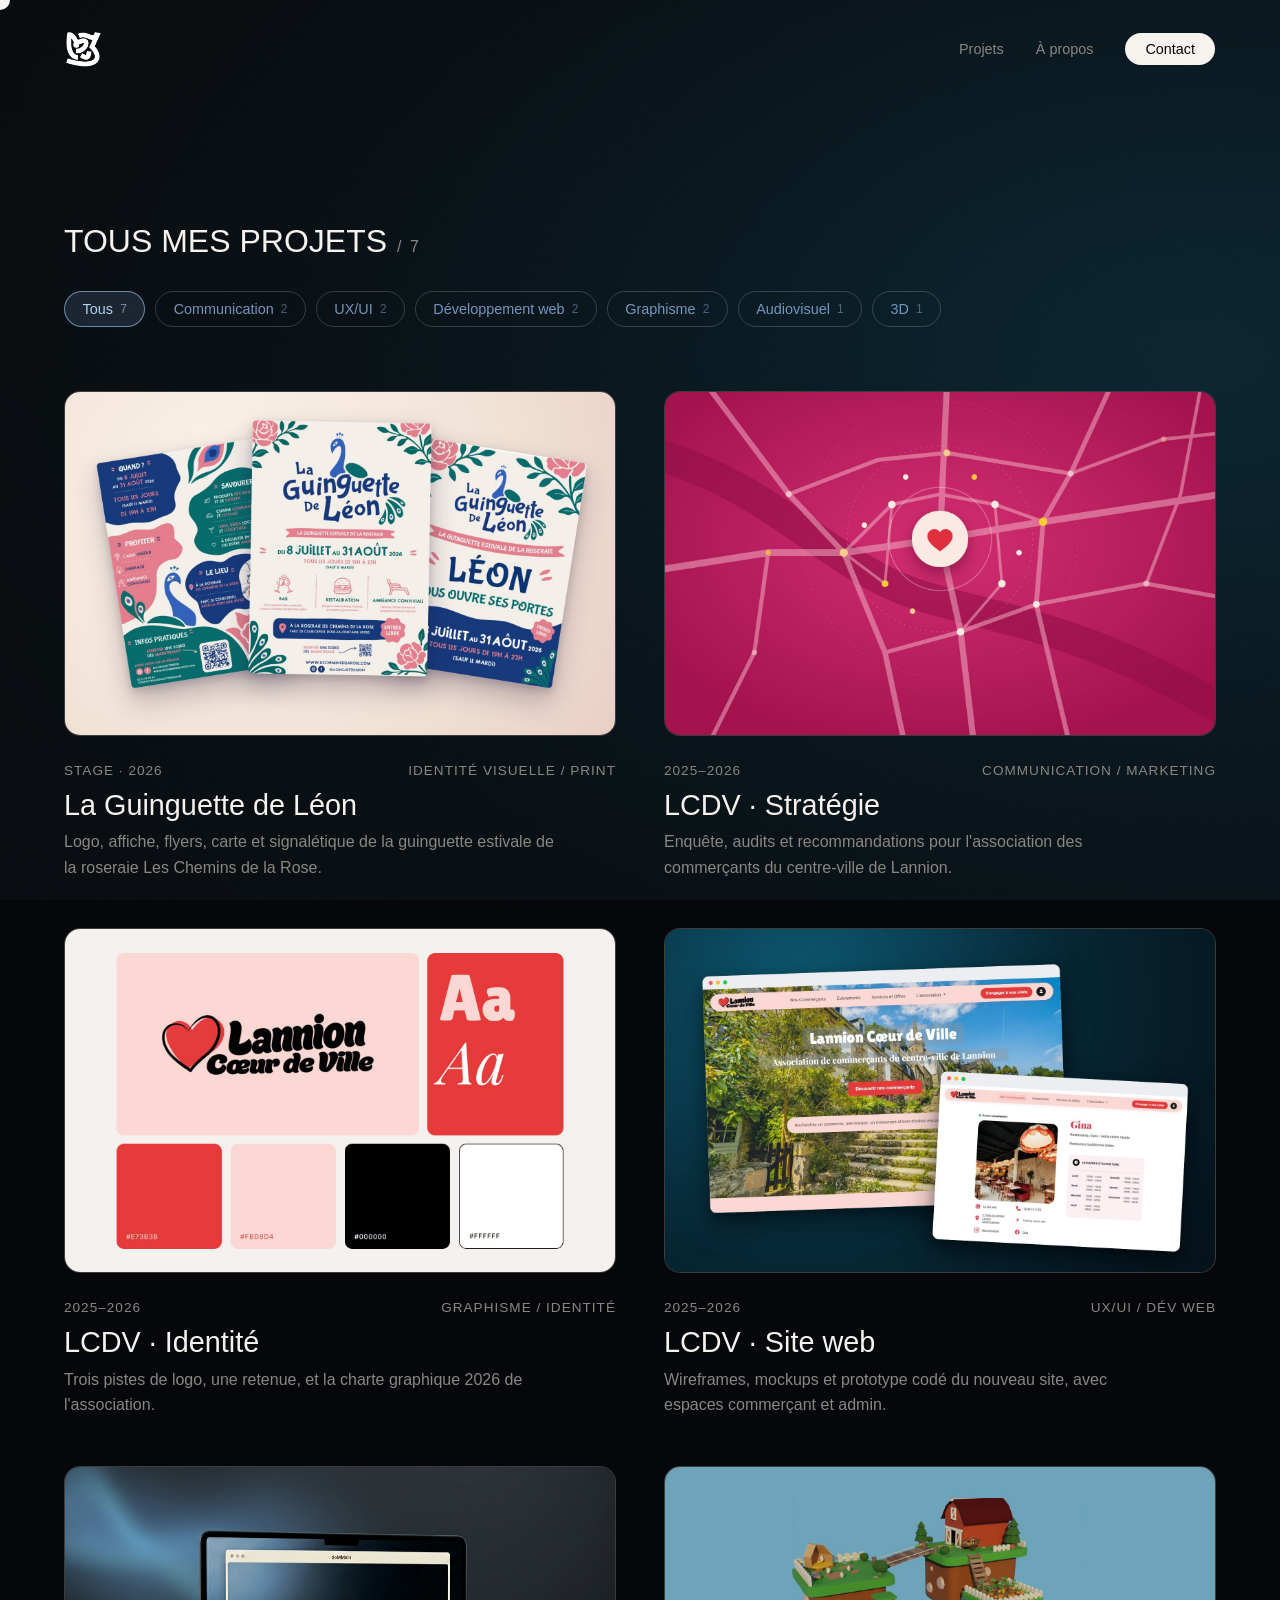
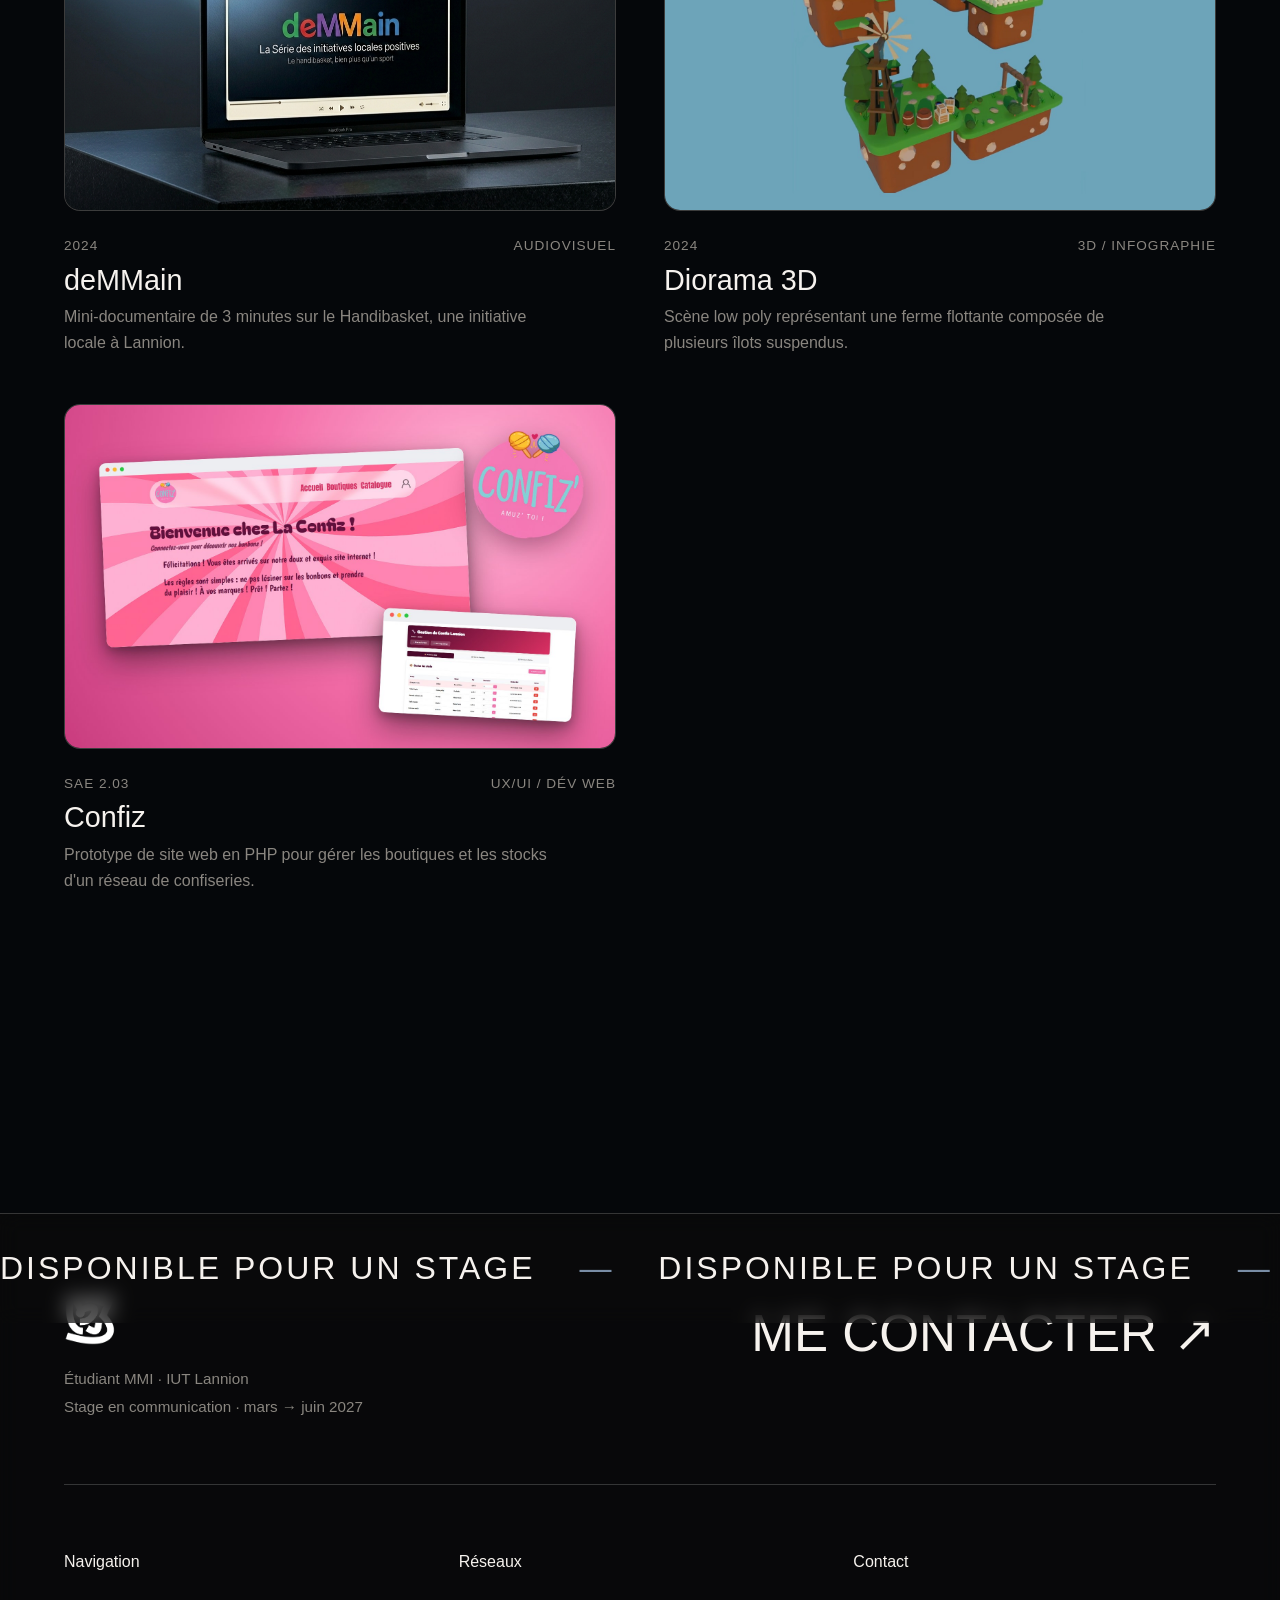
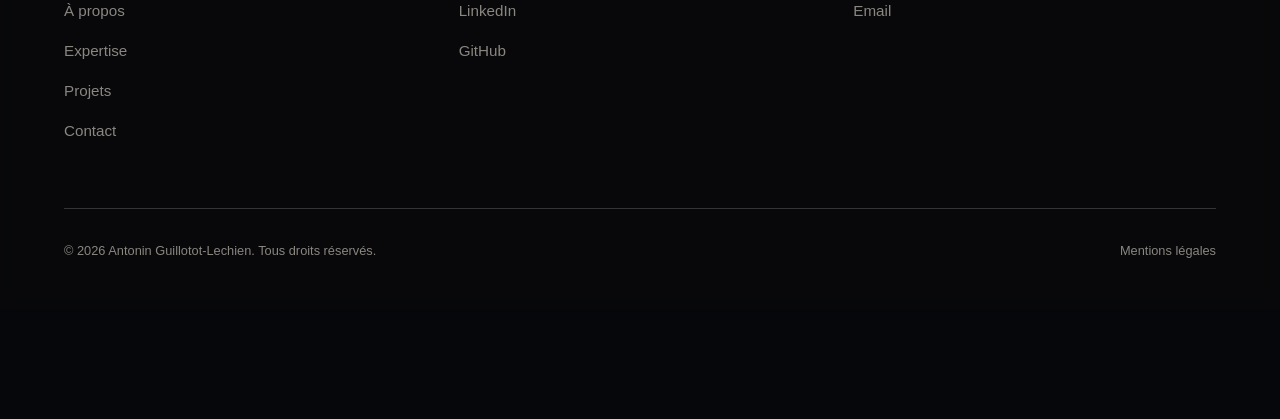
==== projets.html @ 5e549ef8 "Mise en ligne du portfolio" ====
<!DOCTYPE html>
<html lang="fr" class="dark">

<head>
    <meta charset="UTF-8">
    <meta name="viewport" content="width=device-width, initial-scale=1.0">

    <link rel="stylesheet" href="style.css">
    <link rel="stylesheet" href="projets.css">
    <link href="https://fonts.cdnfonts.com/css/satoshi" rel="stylesheet">
    <link href="https://fonts.cdnfonts.com/css/vtf-gulax" rel="stylesheet">

    <title>Projets | Antonin Guillotot-Lechien</title>
    <meta name="description" content="Tous les projets d'Antonin Guillotot-Lechien : communication, identité visuelle, UX/UI, web et audiovisuel.">
    <meta name="author" content="Antonin Guillotot-Lechien">
    <!-- Aperçu lors d'un partage (LinkedIn, Messenger, mail...) -->
    <meta property="og:type" content="website">
    <meta property="og:locale" content="fr_FR">
    <meta property="og:site_name" content="Antonin Guillotot-Lechien · Portfolio">
    <meta property="og:title" content="Projets | Antonin Guillotot-Lechien">
    <meta property="og:description" content="Tous les projets d'Antonin Guillotot-Lechien : communication, identité visuelle, UX/UI, web et audiovisuel.">
    <meta property="og:image" content="img/meta/og-image.jpg">
    <meta name="twitter:card" content="summary_large_image">
    <!-- Favicon -->
    <link rel="icon" type="image/png" sizes="32x32" href="img/meta/favicon-32.png">
    <link rel="icon" type="image/png" sizes="512x512" href="img/meta/favicon-512.png">
    <link rel="apple-touch-icon" href="img/meta/apple-touch-icon.png">
</head>

<body>
    <div class="bg-container">
        <div class="bg-aurora">
            <div class="aurora-1"></div>
            <div class="aurora-2"></div>
            <div class="aurora-3"></div>
        </div>
        <div class="bg-grid"></div>
    </div>

    <!-- Custom Cursor -->
    <div class="custom-cursor">
        <div class="cursor-tag">Voir</div>
    </div>

    <!-- Glow effect following mouse -->
    <div id="glow"></div>

    <!-- HEADER / NAVBAR -->
    <header class="header">
        <nav class="navbar" id="navbar">
            <div class="logo">
                <a href="index.html" class="logo-text">
                    <img src="img/letter_logo_blanc.png" alt="Logo Antonin Guillotot-Lechien">
                </a>
            </div>
            <ul class="nav-links">
                <li><a href="projets.html">Projets</a></li>
                <li><a href="index.html#expertise">À propos</a></li>
                <li><a href="index.html#contact" class="btn-primary">Contact</a></li>
            </ul>

            <!-- HAMBURGER BUTTON -->
            <button class="hamburger" id="hamburger">
                <span></span>
                <span></span>
            </button>
        </nav>

        <!-- MOBILE MENU OVERLAY -->
        <div class="mobile-menu" id="mobile-menu">
            <ul class="mobile-nav-links">
                <li><a href="index.html#propos">À propos</a></li>
                <li><a href="index.html#expertise">Expertise</a></li>
                <li><a href="projets.html">Projets</a></li>
                <li><a href="index.html#contact">Contact</a></li>
            </ul>
        </div>
    </header>

    <main class="projects-page-main section reveal">
        <div class="projects-hero">
            <h1 class="projects-page-title">Tous mes projets<span class="projects-count">/ 7</span></h1>
            <div class="projects-filters" role="group" aria-label="Filtrer les projets par domaine">
                <button type="button" class="filter-btn is-active" data-filter="all" aria-pressed="true">Tous <span class="filter-count"></span></button>
                <button type="button" class="filter-btn" data-filter="communication" aria-pressed="false">Communication <span class="filter-count"></span></button>
                <button type="button" class="filter-btn" data-filter="uxui" aria-pressed="false">UX/UI <span class="filter-count"></span></button>
                <button type="button" class="filter-btn" data-filter="web" aria-pressed="false">Développement web <span class="filter-count"></span></button>
                <button type="button" class="filter-btn" data-filter="graphisme" aria-pressed="false">Graphisme <span class="filter-count"></span></button>
                <button type="button" class="filter-btn" data-filter="audiovisuel" aria-pressed="false">Audiovisuel <span class="filter-count"></span></button>
                <button type="button" class="filter-btn" data-filter="3d" aria-pressed="false">3D <span class="filter-count"></span></button>
            </div>
        </div>

        <div class="projects-grid">
            <!-- La Guinguette de Léon (stage) -->
            <div onclick="window.location.href='projet-guinguette.html'" class="project-grid-card" data-domains="graphisme communication"
                style="cursor: pointer;">
                <div class="project-grid-visual">
                    <img src="img/projets/thumbs/guinguette.jpg" alt="La Guinguette de Léon — Identité visuelle"
                        style="width:100%; height:100%; object-fit:cover;">
                </div>
                <div class="project-grid-info">
                    <div class="project-grid-meta">
                        <span>Stage · 2026</span>
                        <span>Identité visuelle / Print</span>
                    </div>
                    <h3 class="project-grid-title">La Guinguette de Léon <span class="project-grid-arrow">↗</span></h3>
                    <p class="project-grid-desc">Logo, affiche, flyers, carte et signalétique de la guinguette estivale
                        de la roseraie Les Chemins de la Rose.</p>
                </div>
            </div>
            <!-- Lannion Cœur de Ville 1/3 : stratégie -->
            <div onclick="window.location.href='projet-lcdv-strategie.html'" class="project-grid-card" data-domains="communication"
                style="cursor: pointer;">
                <div class="project-grid-visual">
                    <img src="img/projets/thumbs/lcdv-strategie.jpg" alt="Lannion Cœur de Ville — Diagnostic & stratégie"
                        style="width:100%; height:100%; object-fit:cover;">
                </div>
                <div class="project-grid-info">
                    <div class="project-grid-meta">
                        <span>2025–2026</span>
                        <span>Communication / Marketing</span>
                    </div>
                    <h3 class="project-grid-title">LCDV · Stratégie <span class="project-grid-arrow">↗</span></h3>
                    <p class="project-grid-desc">Enquête, audits et recommandations pour l'association des
                        commerçants du centre-ville de Lannion.</p>
                </div>
            </div>

            <!-- Lannion Cœur de Ville 2/3 : identité -->
            <div onclick="window.location.href='projet-lcdv-identite.html'" class="project-grid-card" data-domains="graphisme"
                style="cursor: pointer;">
                <div class="project-grid-visual">
                    <img src="img/projets/thumbs/lcdv-identite.jpg" alt="Lannion Cœur de Ville — Identité visuelle"
                        style="width:100%; height:100%; object-fit:cover;">
                </div>
                <div class="project-grid-info">
                    <div class="project-grid-meta">
                        <span>2025–2026</span>
                        <span>Graphisme / Identité</span>
                    </div>
                    <h3 class="project-grid-title">LCDV · Identité <span class="project-grid-arrow">↗</span></h3>
                    <p class="project-grid-desc">Trois pistes de logo, une retenue, et la charte graphique 2026 de
                        l'association.</p>
                </div>
            </div>

            <!-- Lannion Cœur de Ville 3/3 : site web -->
            <div onclick="window.location.href='projet-lcdv-site.html'" class="project-grid-card" data-domains="uxui web"
                style="cursor: pointer;">
                <div class="project-grid-visual">
                    <img src="img/projets/thumbs/lcdv-site.jpg" alt="Lannion Cœur de Ville — Site web"
                        style="width:100%; height:100%; object-fit:cover;">
                </div>
                <div class="project-grid-info">
                    <div class="project-grid-meta">
                        <span>2025–2026</span>
                        <span>UX/UI / Dév Web</span>
                    </div>
                    <h3 class="project-grid-title">LCDV · Site web <span class="project-grid-arrow">↗</span></h3>
                    <p class="project-grid-desc">Wireframes, mockups et prototype codé du nouveau site, avec
                        espaces commerçant et admin.</p>
                </div>
            </div>

            <!-- Project 5: deMMain -->
            <div onclick="window.location.href='projet-demain.html'" class="project-grid-card" data-domains="audiovisuel" style="cursor: pointer;">
                <div class="project-grid-visual">
                    <img src="img/projets/banniere_handibasket.png" alt="deMMain">
                </div>
                <div class="project-grid-info">
                    <div class="project-grid-meta">
                        <span>2024</span>
                        <span>Audiovisuel</span>
                    </div>
                    <h3 class="project-grid-title">deMMain <span class="project-grid-arrow">↗</span></h3>
                    <p class="project-grid-desc">Mini-documentaire de 3 minutes sur le Handibasket, une initiative
                        locale à Lannion.</p>
                </div>
            </div>

            <!-- Project 6: Diorama 3D -->
            <div onclick="window.location.href='projet-3d-diorama.html'" class="project-grid-card" data-domains="3d"
                style="cursor: pointer;">
                <div class="project-grid-visual">
                    <img src="img/projets/thumbs/diorama.jpg" alt="Diorama 3D low poly : une ferme répartie sur plusieurs îlots flottants"
                        style="width:100%; height:100%; object-fit:cover;">
                </div>
                <div class="project-grid-info">
                    <div class="project-grid-meta">
                        <span>2024</span>
                        <span>3D / Infographie</span>
                    </div>
                    <h3 class="project-grid-title">Diorama 3D <span class="project-grid-arrow">↗</span></h3>
                    <p class="project-grid-desc">Scène low poly représentant une ferme flottante composée de plusieurs
                        îlots suspendus.</p>
                </div>
            </div>

            <!-- Project 7: Confiz -->
            <div onclick="window.location.href='projet-confiz.html'" class="project-grid-card" data-domains="uxui web"
                style="cursor: pointer;">
                <div class="project-grid-visual">
                    <img src="img/projets/thumbs/confiz.jpg" alt="Confiz"
                        style="width:100%; height:100%; object-fit:cover;">
                </div>
                <div class="project-grid-info">
                    <div class="project-grid-meta">
                        <span>SAE 2.03</span>
                        <span>UX/UI / Dév Web</span>
                    </div>
                    <h3 class="project-grid-title">Confiz <span class="project-grid-arrow">↗</span></h3>
                    <p class="project-grid-desc">Prototype de site web en PHP pour gérer les boutiques et les stocks
                        d'un réseau de confiseries.</p>
                </div>
            </div>

        </div>
    </main>

    <!-- FOOTER REVEAL WRAPPER -->
    <div class="footer-reveal-wrapper">
        <footer class="footer">
            <div class="footer-top">
                <div class="footer-top-left">
                    <a href="index.html" class="logo-text footer-logo"><img src="img/letter_logo_blanc.png" alt="Logo Antonin Guillotot-Lechien"></a>
                    <p>Étudiant MMI · IUT Lannion<br>Stage en communication · mars → juin 2027</p>
                </div>
                <a href="mailto:antonin.guillototlechien@gmail.com" class="footer-cta">
                    <span>Me contacter</span>
                    <span class="footer-cta-arrow">↗</span>
                </a>
            </div>

            <div class="footer-links-grid">
                <div class="footer-col">
                    <span class="eyebrow">Navigation</span>
                    <a href="index.html#propos">À propos</a>
                    <a href="index.html#expertise">Expertise</a>
                    <a href="projets.html">Projets</a>
                    <a href="index.html#contact">Contact</a>
                </div>
                <div class="footer-col">
                    <span class="eyebrow">Réseaux</span>
                    <a href="https://www.linkedin.com/in/antonin-guillotot-lechien-6b104733b/" target="_blank">LinkedIn</a>
                    <a href="https://github.com/antoninglc" target="_blank">GitHub</a>
                </div>
                <div class="footer-col">
                    <span class="eyebrow">Contact</span>
                    <a href="mailto:antonin.guillototlechien@gmail.com">Email</a>
                </div>
            </div>

            <div class="footer-bottom">
                <p>© 2026 Antonin Guillotot-Lechien. Tous droits réservés.</p>
                <p><a href="mentions-legales.html">Mentions légales</a></p>
            </div>
        </footer>

        <div class="footer-banner">
            <div class="footer-banner-track">
                <span>Disponible pour un stage <em>—</em> Disponible pour un stage <em>—</em> Disponible pour un stage <em>—</em> Disponible pour un stage <em>—</em> Disponible pour un stage <em>—</em></span>
                <span aria-hidden="true">Disponible pour un stage <em>—</em> Disponible pour un stage <em>—</em> Disponible pour un stage <em>—</em> Disponible pour un stage <em>—</em> Disponible pour un stage <em>—</em></span>
            </div>
        </div>
    </div>

    <script src="script.js"></script>
</body>

</html>
---- style.css ----
:root {
    --bg-color: #05070a;

    --text-primary: #F6F2EE;
    --text-secondary: #8a8680;

    --accent-blue: #798da5;
    --accent-blue-light: #a8bfd4;
    --accent-blue-glow: rgba(100, 130, 175, 0.15);
    --accent-brown: #ba9281;

    --glass-bg: rgba(142, 180, 230, 0.08);
    --glass-border: rgba(255, 255, 255, 0.18);
    --glass-hover: rgba(142, 180, 230, 0.15);

    --font-body: 'Satoshi', sans-serif;
    --font-display: 'VTF Gulax', sans-serif;

    --spacing-sm: 1rem;
    --spacing-md: 2rem;
    --spacing-lg: 4rem;
    --spacing-xl: 10rem;

    --radius-sm: 8px;
    --radius-md: 16px;
    --radius-full: 9999px;

    --transition-slow: all 1.2s cubic-bezier(0.16, 1, 0.3, 1);
    --transition-fast: all 0.3s ease;
}

/* =========================================
   RESET & BASE
========================================= */
* {
    margin: 0;
    padding: 0;
    box-sizing: border-box;
}

html {
    scroll-behavior: smooth;
    background: transparent;
    color: var(--text-primary);
    font-family: var(--font-body);
    font-size: 16px;
    overflow-x: clip;
    cursor: none;
}

body {
    position: relative;
    overflow-x: clip;
    line-height: 1.6;
    -webkit-font-smoothing: antialiased;
    cursor: none;
    background: #05070a;
}

a,
button,
input,
textarea {
    text-decoration: none;
    color: inherit;
    transition: var(--transition-fast);
    cursor: none;
}

ul {
    list-style: none;
}

h1,
h2,
h3,
h4 {
    line-height: 1.1;
    font-weight: normal;
}

/* =========================================
   BACKGROUND SYSTEM
========================================= */
.bg-container {
    position: fixed;
    inset: 0;
    z-index: -1;
    pointer-events: none;
    overflow: hidden;
    background: transparent;
}

/* Anciens effets (encore présents dans le HTML des autres pages) : désactivés */
.bg-aurora,
.bg-grid {
    display: none;
}

/* Ambiance : la teinte de .bg-container change selon la section
   (couleur posée en JS, voir script.js). */

/* Grain argentique : bruit SVG, animé par à-coups comme une pellicule */
.bg-container::after {
    content: '';
    position: absolute;
    inset: -50%;
    background-image: url("data:image/svg+xml,%3Csvg xmlns='http://www.w3.org/2000/svg' width='220' height='220'%3E%3Cfilter id='n'%3E%3CfeTurbulence type='fractalNoise' baseFrequency='0.85' numOctaves='3' stitchTiles='stitch'/%3E%3CfeColorMatrix values='0 0 0 0 1  0 0 0 0 1  0 0 0 0 1  0 0 0 0.55 0'/%3E%3C/filter%3E%3Crect width='100%25' height='100%25' filter='url(%23n)'/%3E%3C/svg%3E");
    opacity: 0.06;
    animation: grain 0.9s steps(1) infinite;
}

@keyframes grain {
    0%   { transform: translate(0, 0); }
    20%  { transform: translate(-3%, 2%); }
    40%  { transform: translate(2%, -4%); }
    60%  { transform: translate(-4%, -1%); }
    80%  { transform: translate(3%, 3%); }
}

@media (prefers-reduced-motion: reduce) {
    .bg-container::after {
        animation: none;
    }
}

.font-gulax {
    font-family: var(--font-display);
    letter-spacing: 1px;
}

.outline-text {
    color: transparent;
    -webkit-text-stroke: 1px var(--text-primary);
    opacity: 0.8;
}

/* =========================================
   GLOW EFFECT
========================================= */
#glow {
    display: none;
    position: fixed;
    top: 50%;
    left: 50%;
    width: 500px;
    height: 500px;
    background: radial-gradient(circle, rgba(120, 145, 180, 0.07) 0%, transparent 60%);
    border-radius: 50%;
    transform: translate(-50%, -50%);
    pointer-events: none;
    z-index: -1;
    transition: transform 0.1s linear;
}

/* =========================================
   ENTRANCE LOADER
========================================= */
#loader {
    position: fixed;
    inset: 0;
    width: 100%;
    height: 100%;
    background: #000000;
    display: flex;
    align-items: center;
    justify-content: center;
    z-index: 10000;
    transition: opacity 0.6s cubic-bezier(0.16, 1, 0.3, 1),
        transform 0.6s cubic-bezier(0.16, 1, 0.3, 1),
        visibility 0.6s;
}

#loader.fade-out {
    opacity: 0;
    transform: scale(1.05);
    visibility: hidden;
}

.loader-logo-container {
    position: relative;
    display: flex;
    align-items: center;
    justify-content: center;
}

.loader-logo {
    width: clamp(80px, 15vw, 140px);
    height: auto;
    display: block;
    opacity: 0;
    filter: blur(16px) brightness(0.4);
    transform: scale(0.5);
    animation: logo-reveal 1.6s cubic-bezier(0.22, 1, 0.36, 1) 0.1s forwards;
}

@keyframes logo-reveal {
    0% {
        opacity: 0;
        filter: blur(16px) brightness(0.4);
        transform: scale(0.5);
    }

    100% {
        opacity: 1;
        filter: blur(0px) brightness(1);
        transform: scale(1);
    }
}

.loader-glow {
    position: absolute;
    width: 200%;
    height: 200%;
    top: 50%;
    left: 50%;
    transform: translate(-50%, -50%);
    background: radial-gradient(circle, rgba(120, 145, 180, 0.15) 0%, transparent 60%);
    border-radius: 50%;
    opacity: 0;
    animation: glow-pulse 1.6s cubic-bezier(0.22, 1, 0.36, 1) 0.15s forwards;
    pointer-events: none;
}

@keyframes glow-pulse {
    0% {
        opacity: 0;
        transform: translate(-50%, -50%) scale(0.5);
    }

    45% {
        opacity: 1;
        transform: translate(-50%, -50%) scale(1);
    }

    100% {
        opacity: 0;
        transform: translate(-50%, -50%) scale(1.3);
    }
}

.no-scroll {
    overflow: hidden !important;
}

/* =========================================
   ANIMATIONS
========================================= */
.reveal {
    opacity: 0;
    transform: translateY(40px);
    filter: blur(10px);
    transition: opacity 1s cubic-bezier(0.16, 1, 0.3, 1),
        transform 1s cubic-bezier(0.16, 1, 0.3, 1),
        filter 1s cubic-bezier(0.16, 1, 0.3, 1);
}

.reveal.active {
    opacity: 1;
    transform: translateY(0);
    filter: blur(0);
}

.section {
    padding: var(--spacing-xl) 5%;
    max-width: 1300px;
    margin: 0 auto;
    background: transparent;
}

.section-title {
    font-size: clamp(2.5rem, 5vw, 4rem);
    margin-bottom: var(--spacing-lg);
    font-family: var(--font-display);
    text-transform: uppercase;
}

.section2-title {
    font-size: clamp(2.5rem, 5vw, 4rem);
    margin-bottom: 8rem;
    font-family: var(--font-display);
    text-transform: uppercase;
}

.section-divider {
    height: 1px;
    width: 90%;
    max-width: 1300px;
    margin: 0 auto;
    background: linear-gradient(90deg, transparent, rgba(255, 255, 255, 0.35), transparent);
    transform: scaleX(0);
    transform-origin: left;
    transition: transform 1.5s cubic-bezier(0.16, 1, 0.3, 1);
}

.section-divider.active {
    transform: scaleX(1);
}

/* =========================================
   NAVBAR
========================================= */
.header {
    position: fixed;
    top: 0;
    left: 0;
    width: 100%;
    z-index: 1000;
    pointer-events: none;
    /* Let clicks pass through empty areas */
    display: flex;
    justify-content: center;
    /* Center the navbar pill */
}

.navbar {
    pointer-events: auto;
    display: flex;
    justify-content: space-between;
    align-items: center;
    width: 100%;
    max-width: 100%;
    /* Full width at the top */
    margin-top: 0;
    padding: 30px 5vw;
    /* Pushed to edges at top */
    background: transparent;
    backdrop-filter: blur(0px);
    -webkit-backdrop-filter: blur(0px);
    border: 1px solid transparent;
    border-radius: 0px;
    transition: all 0.7s cubic-bezier(0.16, 1, 0.3, 1);
}

.navbar.scrolled {
    max-width: 400px;
    /* Compress into pill shape */
    margin-top: 20px;
    padding: 12px 24px;
    background: rgba(10, 10, 10, 0.5);
    backdrop-filter: blur(20px);
    -webkit-backdrop-filter: blur(20px);
    border: 1px solid rgba(255, 255, 255, 0.08);
    /* Sublime glass effect */
    border-radius: var(--radius-full);
}

.navbar.scrolled .logo {
    display: flex;
    align-items: center;
}

.navbar.scrolled .logo::after {
    content: '';
    display: block;
    width: 1px;
    height: 28px;
    background: rgba(255, 255, 255, 0.2);
    margin-left: 20px;
}

.logo-text {
    display: flex;
    align-items: center;
}

.logo-text img {
    height: 36px;
    width: auto;
    display: block;
}

.nav-links {
    display: flex;
    gap: 2rem;
    align-items: center;
}

.nav-links li a {
    font-size: 0.9rem;
    font-weight: 500;
    color: var(--text-secondary);
}

.nav-links li a:hover {
    color: var(--text-primary);
}

.btn-primary {
    background: var(--text-primary);
    color: var(--bg-color) !important;
    padding: 8px 20px;
    border-radius: var(--radius-full);
    font-weight: 600;
}

.btn-primary:hover {
    background: #d4d4d4;
    transform: scale(1.05);
}

.btn-outline {
    background: transparent;
    border: 1px solid var(--glass-border);
    color: var(--text-primary);
    padding: 14px 28px;
    border-radius: var(--radius-full);
    font-weight: 500;
}

.btn-outline:hover {
    background: var(--glass-border);
}

/* =========================================
   HAMBURGER & MOBILE MENU
========================================= */
.hamburger {
    display: none;
    flex-direction: column;
    justify-content: center;
    gap: 6px;
    width: 30px;
    height: 30px;
    background: transparent;
    border: none;
    z-index: 2000;
}

.hamburger span {
    display: block;
    width: 100%;
    height: 2px;
    background: var(--text-primary);
    transition: all 0.3s ease;
}

.hamburger.active span:nth-child(1) {
    transform: translateY(4px) rotate(45deg);
}

.hamburger.active span:nth-child(2) {
    transform: translateY(-4px) rotate(-45deg);
}

.mobile-menu {
    position: fixed;
    inset: 0;
    width: 100%;
    height: 100vh;
    background: #000000;
    z-index: 1500;
    display: flex;
    flex-direction: column;
    justify-content: center;
    padding: 0 10%;
    transform: translateY(-100%);
    /* visibility attend la fin de la remontée pour masquer le menu */
    transition: transform 0.6s cubic-bezier(0.16, 1, 0.3, 1), visibility 0s linear 0.6s;
    /* L'en-tête laisse passer les clics (pointer-events: none) :
       le menu doit les réactiver, sinon ses liens ne réagissent pas */
    pointer-events: auto;
    visibility: hidden;
}

.mobile-menu.active {
    transform: translateY(0);
    visibility: visible;
    transition: transform 0.6s cubic-bezier(0.16, 1, 0.3, 1), visibility 0s;
}

/* La barre (logo + croix) reste au-dessus du menu ouvert pour pouvoir le fermer */
.navbar {
    position: relative;
    z-index: 1600;
}

.mobile-nav-links {
    display: flex;
    flex-direction: column;
    gap: 2rem;
}

.mobile-nav-links li {
    opacity: 0;
    transform: translateY(20px);
    transition: all 0.6s cubic-bezier(0.16, 1, 0.3, 1);
}

.mobile-menu.active .mobile-nav-links li {
    opacity: 1;
    transform: translateY(0);
}

.mobile-menu.active .mobile-nav-links li:nth-child(1) {
    transition-delay: 0.2s;
}

.mobile-menu.active .mobile-nav-links li:nth-child(2) {
    transition-delay: 0.3s;
}

.mobile-menu.active .mobile-nav-links li:nth-child(3) {
    transition-delay: 0.4s;
}

.mobile-menu.active .mobile-nav-links li:nth-child(4) {
    transition-delay: 0.5s;
}

.mobile-nav-links li a {
    font-size: 3rem;
    font-family: var(--font-display);
    text-transform: uppercase;
}

.mobile-menu-footer {
    position: absolute;
    bottom: 3rem;
    left: 10%;
    right: 10%;
    display: flex;
    justify-content: space-between;
    align-items: center;
    color: var(--text-secondary);
    font-size: 0.9rem;
    opacity: 0;
    transition: opacity 0.6s ease;
    transition-delay: 0.6s;
}

.mobile-menu.active .mobile-menu-footer {
    opacity: 1;
}

.social-mini {
    display: flex;
    gap: 1.5rem;
}

@media (max-width: 900px) {
    .nav-links {
        display: none;
    }

    .hamburger {
        display: flex;
    }
}

/* =========================================
   HERO
========================================= */
.hero {
    position: relative;
    height: 100vh;
    display: flex;
    align-items: center;
    justify-content: center;
    overflow: hidden;
}

.hero-video {
    position: absolute;
    top: 0;
    left: 0;
    width: 100%;
    height: 100%;
    object-fit: cover;
    z-index: 1;
    opacity: 1;
}

.hero-overlay {
    position: absolute;
    bottom: 0;
    left: 0;
    width: 100%;
    height: 50vh;
    background: linear-gradient(to bottom,
            transparent 0%,
            rgba(5, 7, 10, 0.4) 50%,
            var(--bg-color) 100%);
    z-index: 2;
    pointer-events: none;
}

.hero::after {
    content: '';
    position: absolute;
    bottom: -80px;
    left: 0;
    width: 100%;
    height: 80px;
    background: var(--bg-color);
    z-index: 4;
    pointer-events: none;
}

.hero-content {
    position: relative;
    z-index: 3;
    text-align: center;
    padding: 0 5%;
}

.hero-tag {
    display: inline-block;
    padding: 6px 14px;
    border-radius: var(--radius-full);
    border: 1px solid var(--glass-border);
    backdrop-filter: blur(10px);
    font-size: 0.85rem;
    color: var(--text-secondary);
    margin-bottom: 2rem;
    text-transform: uppercase;
    letter-spacing: 1px;
}

.hero-title {
    font-size: clamp(3.5rem, 10vw, 8rem);
    text-transform: uppercase;
    line-height: 0.9;
    margin-bottom: 2rem;
}

.hero-subtitle {
    font-size: 1.1rem;
    color: var(--text-secondary);
    max-width: 500px;
    margin: 0 auto;
}

/* =========================================
   HERO META BAR (horloge — signature DA)
========================================= */
.hero-meta {
    position: absolute;
    bottom: 2.5rem;
    left: 5%;
    z-index: 3;
    pointer-events: none;
    opacity: 0;
    animation: hero-meta-reveal 0.8s cubic-bezier(0.16, 1, 0.3, 1) 2.2s forwards;
}

@keyframes hero-meta-reveal {
    from {
        opacity: 0;
        transform: translateY(6px);
    }

    to {
        opacity: 1;
        transform: translateY(0);
    }
}

.hero-clock {
    display: flex;
    align-items: baseline;
    gap: 0.6rem;
    font-family: var(--font-body);
    font-size: 0.78rem;
    font-weight: 500;
    letter-spacing: 0.1em;
    text-transform: uppercase;
}

.hero-clock-time {
    font-variant-numeric: tabular-nums;
    color: rgba(246, 242, 238, 0.6);
}

.hero-clock-location {
    color: rgba(246, 242, 238, 0.25);
}

.scroll-indicator {
    position: absolute;
    bottom: 2rem;
    left: 50%;
    transform: translateX(-50%);
    z-index: 3;
    font-size: 0.8rem;
    color: var(--accent-blue);
    letter-spacing: 2px;
    display: flex;
    flex-direction: column;
    align-items: center;
    gap: 1rem;
}

.scroll-indicator::after {
    content: '';
    width: 1px;
    height: 40px;
    background: linear-gradient(to bottom, var(--text-secondary), transparent);
    animation: pulse 2s infinite;
}

@keyframes pulse {
    0% {
        transform: scaleY(0);
        transform-origin: top;
    }

    50% {
        transform: scaleY(1);
        transform-origin: top;
    }

    50.1% {
        transform: scaleY(1);
        transform-origin: bottom;
    }

    100% {
        transform: scaleY(0);
        transform-origin: bottom;
    }
}

/* =========================================
   A PROPOS
========================================= */
.propos-grid {
    display: grid;
    grid-template-columns: 1fr 1fr;
    gap: 4rem;
    align-items: start;
    padding-top: 2rem;
}

#propos {
    padding-top: 4rem;
    position: relative;
}

#propos::before {
    content: '';
    position: absolute;
    top: 0;
    left: 50%;
    transform: translateX(-50%);
    width: 100vw;
    height: 80px;
    background: linear-gradient(to bottom, var(--bg-color) 0%, transparent 100%);
    z-index: 1;
    pointer-events: none;
}

.propos-left .section-title {
    margin-bottom: 2rem;
}

.propos-photo-container {
    margin-top: 3rem;
    position: relative;
    width: fit-content;
}

/* Photo : simple, ronde, sans effet ni contour */
.propos-photo {
    width: 150px;
    height: 150px;
    border-radius: 50%;
    overflow: hidden;
}

.propos-photo img {
    display: block;
    width: 100%;
    height: 100%;
    object-fit: cover;
}

.propos-left span {
    color: var(--text-secondary);
    font-style: italic;
    font-family: var(--font-body);
    font-size: clamp(1.5rem, 3vw, 2.5rem);
    text-transform: none;
    letter-spacing: 0;
}

.propos-right .text-lead {
    font-size: 1.5rem;
    color: var(--text-primary);
    margin-bottom: 1.5rem;
}

.propos-right p {
    font-size: 1.1rem;
    color: var(--text-secondary);
    margin-bottom: 1.5rem;
}

/* --- Mention de stage (section À propos) : pastille discrète --- */
.stage-pill {
    display: inline-flex;
    flex-wrap: wrap;
    align-items: center;
    gap: 0.35rem 0.75rem;
    margin-bottom: 1.75rem;
    padding: 0.5rem 1rem;
    border: 1px solid rgba(95, 180, 217, 0.3);
    border-radius: 999px;
    background: rgba(14, 42, 56, 0.35);
    font-size: 0.85rem;
    line-height: 1.3;
}

.stage-pill-label {
    color: var(--text-primary);
    font-weight: 500;
}

.stage-pill-dates {
    font-family: var(--font-body);
    font-weight: 500;
    color: #8fc9e3;
}

.stage-pill-meta {
    font-family: var(--font-body);
    color: var(--text-secondary);
}

.stage-dot {
    position: relative;
    flex-shrink: 0;
    width: 8px;
    height: 8px;
    border-radius: 50%;
    background: #5fd99a;
}

.stage-dot::after {
    content: '';
    position: absolute;
    inset: 0;
    border-radius: 50%;
    background: #5fd99a;
    animation: stage-pulse 2s ease-out infinite;
}

@keyframes stage-pulse {
    0% { transform: scale(1); opacity: 0.7; }
    100% { transform: scale(3); opacity: 0; }
}

@media (prefers-reduced-motion: reduce) {
    .stage-dot::after {
        animation: none;
    }
}

.propos-socials {
    margin-top: 3rem;
    display: flex;
    gap: 2rem;
}

/* Lien CV : même rangée que les réseaux, mais en bleu pour ressortir */
/* Lien CV : souligné en permanence (pas d'animation), comme avant */
.propos-socials a.propos-cv {
    color: rgb(178, 208, 245);
    font-weight: 600;
    background: none;
    padding-bottom: 0;
    border-bottom: 1px solid rgba(142, 180, 230, 0.5);
}

.propos-socials a.propos-cv:hover {
    color: #fff;
    border-color: rgb(178, 208, 245);
}

/* Liens À propos : s'éclaircissent et se soulignent de gauche à droite au survol */
.propos-socials a {
    font-size: 0.9rem;
    text-transform: uppercase;
    letter-spacing: 1px;
    color: var(--text-secondary);
    background-image: linear-gradient(currentColor, currentColor);
    background-size: 0% 1px;
    background-position: 0 100%;
    background-repeat: no-repeat;
    padding-bottom: 2px;
    transition: color 0.3s ease, background-size 0.4s cubic-bezier(0.16, 1, 0.3, 1);
}

.propos-socials a:hover {
    color: var(--accent-blue-light);
    background-size: 100% 1px;
}

/* =========================================
   EXPERTISE — LISTE INTERACTIVE
========================================= */
.expertise-layout {
    display: grid;
    grid-template-columns: 1fr 1fr;
    gap: var(--spacing-lg);
    align-items: start;
}

/* ── LISTE DROITE ── */
.expertise-list {
    border-top: 1px solid var(--glass-border);
}

.expertise-item {
    display: grid;
    grid-template-columns: 44px 1fr auto;
    align-items: center;
    gap: var(--spacing-sm);
    padding: var(--spacing-md) 0;
    border-bottom: 1px solid var(--glass-border);
    cursor: none;
    position: relative;
    overflow: hidden;
}

.expertise-item::before {
    content: '';
    position: absolute;
    inset: 0;
    background: rgba(120, 145, 180, 0.04);
    transform: scaleX(0);
    transform-origin: left;
    transition: transform 1.2s cubic-bezier(0.16, 1, 0.3, 1);
}

.expertise-item.active::before,
.expertise-item:hover::before {
    transform: scaleX(1);
}

.expertise-num {
    font-size: 14px;
    color: rgba(142, 180, 230, 0.4);
    letter-spacing: 1px;
    position: relative;
    transition: color 0.3s ease;
    left: 15px;
}

.expertise-item.active .expertise-num,
.expertise-item:hover .expertise-num {
    color: rgba(142, 180, 230, 0.8);
}

.expertise-title {
    font-size: clamp(1rem, 1.6vw, 1.3rem);
    font-family: var(--font-display);
    text-transform: uppercase;
    letter-spacing: 2px;
    color: rgba(200, 196, 190, 0.55);
    -webkit-text-stroke: 0px transparent;
    transition: all 0.4s cubic-bezier(0.16, 1, 0.3, 1);
    position: relative;
}

.expertise-item.active .expertise-title,
.expertise-item:hover .expertise-title {
    color: var(--text-primary);
    -webkit-text-stroke: 0px transparent;
}

.expertise-arrow {
    font-size: 14px;
    color: rgba(120, 145, 180, 0.2);
    position: relative;
    transition: all 0.8s ease;
    transform: translate(-4px, 4px);
    opacity: 0;
    right: 15px;
}

.expertise-item.active .expertise-arrow,
.expertise-item:hover .expertise-arrow {
    opacity: 1;
    color: var(--accent-blue);
    transform: translate(0, 0);
}

/* ── PANNEAU GAUCHE ── */
.expertise-panel {
    position: relative;
    min-height: 220px;
}

.panel-content {
    display: none;
}

.panel-content.active {
    display: flex;
    flex-direction: column;
    gap: 20px;
    animation: panelFadeUp 0.45s cubic-bezier(0.16, 1, 0.3, 1);
}

@keyframes panelFadeUp {
    from {
        opacity: 0;
        transform: translateY(14px);
    }

    to {
        opacity: 1;
        transform: translateY(0);
    }
}

.panel-num {
    font-size: 88px;
    font-weight: 800;
    color: rgba(142, 180, 230, 0.8);
    line-height: 1;
    margin-bottom: -16px;
}

.panel-title {
    font-size: clamp(1.4rem, 2.5vw, 2rem);
    font-family: var(--font-display);
    text-transform: uppercase;
    letter-spacing: 2px;
    color: var(--text-primary);
    line-height: 1.1;
}

.panel-desc {
    font-size: 1.1rem;
    color: var(--text-secondary);
    line-height: 1.8;
    border-left: 1px solid var(--glass-border);
    padding-left: 16px;
    max-width: 450px;
}

.panel-tools {
    display: flex;
    flex-wrap: wrap;
    gap: 6px;
}

.panel-tool {
    font-size: 0.75rem;
    padding: 6px 14px;
    border: 1px solid var(--glass-border);
    border-radius: var(--radius-full);
    color: rgba(142, 180, 230, 0.8);
    letter-spacing: 1px;
    text-transform: uppercase;
}

@media (max-width: 900px) {
    .expertise-layout {
        grid-template-columns: 1fr;
        gap: 40px;
    }

    .expertise-list {
        order: -1;
    }
}

/* =========================================
   PROJETS (PINNED SWAP FRAMER MATCH)
========================================= */
.projets-header {
    padding-bottom: 0;
}

.projets-footer {
    padding-top: var(--spacing-lg);
    padding-bottom: var(--spacing-lg);
    display: flex;
    justify-content: center;
}

.btn-all-projects {
    display: inline-flex;
    align-items: center;
    gap: 12px;
    padding: 16px 40px;
    border: 1px solid var(--glass-border);
    border-radius: var(--radius-full);
    font-size: 1rem;
    font-family: var(--font-body);
    font-weight: 500;
    color: var(--text-primary);
    letter-spacing: 0.5px;
    transition: var(--transition-fast);
    background: var(--glass-bg);
}

/* Même effet de survol que le bouton « Me contacter » :
   léger agrandissement + fond plus clair, transition 0,3 s */
.btn-all-projects:hover {
    background: var(--glass-hover);
    transform: scale(1.05);
}

/* Flèche : même glissement que les flèches des cartes projets */
.btn-arrow {
    position: relative;
    display: inline-flex;
    width: 1.2em;
    height: 1.2em;
    overflow: hidden;
    font-size: 1.1rem;
}

.btn-all-projects:hover .arrow-wrapper {
    transform: translate(100%, -100%);
}

#projets {
    padding: 0;
    max-width: 100%;
}

.projects-container {
    height: 400vh;
    /* 4 cards */
    position: relative;
    background: transparent;
}

.projects-sticky {
    position: sticky;
    top: 0;
    width: 100vw;
    height: 100vh;
    overflow: hidden;
    display: flex;
    align-items: center;
    justify-content: center;
}

.marquees-wrapper {
    position: absolute;
    inset: 0;
    z-index: 1;
    display: flex;
    align-items: center;
    justify-content: center;
    perspective: 2500px;
    pointer-events: none;
}

.marquee-rotator {
    position: relative;
    width: 100vw;
    height: 100vh;
    transform-style: preserve-3d;
    will-change: transform;
}

.marquee-bg {
    position: absolute;
    top: 50%;
    left: 0;
    width: 100vw;
    transform: translateY(-50%) scale(0.95);
    opacity: 0;
    pointer-events: none;
    backface-visibility: hidden;
    -webkit-backface-visibility: hidden;
}

.marquee-bg.active {
    opacity: 1;
    transform: translateY(-50%) scale(1);
}

.marquee-content {
    display: flex;
    /* Use flex to put two identicial spans side by side */
    width: max-content;
    font-size: 6.5vw;
    /* Considerably smaller text */
    font-family: var(--font-body);
    font-weight: 800;
    /* Bolder text */
    color: var(--text-primary);
    animation: marquee-scroll 90s linear infinite;
    /* Much Slower animation */
}

@keyframes marquee-scroll {
    0% {
        transform: translateX(0);
    }

    100% {
        transform: translateX(-50%);
    }

    /* Scrolls exactly halfway (one span length) */
}

/* =========================================
   TITLES 3D LAYER (Centré, synchronisé avec les cartes)
========================================= */
.titles-wrapper {
    position: absolute;
    inset: 0;
    z-index: 5;
    /* Entre les marquees et les cartes */
    display: flex;
    align-items: center;
    justify-content: center;
    perspective: 2500px;
    pointer-events: none;
}

.titles-rotator {
    position: relative;
    width: 100vw;
    height: 50vh;
    max-height: 350px;
    transform-style: preserve-3d;
    will-change: transform;
    transform-origin: center center;
}

.project-title-face {
    position: absolute;
    top: 50%;
    /* Centrage vertical relatif à la zone de la carte */
    left: 0;
    right: 0;
    transform: translateY(-50%);
    text-align: center;
    font-size: clamp(3rem, 8vw, 8rem);
    /* Plus grand pour un effet premium */
    text-transform: uppercase;
    font-family: 'gulax', sans-serif;
    /* Utilise la police Gulax si dispo */
    letter-spacing: 4px;
    color: transparent;
    -webkit-text-stroke: 1.5px rgba(255, 255, 255, 0.4);
    /* Plus subtil en fond */
    white-space: nowrap;
    backface-visibility: hidden;
    -webkit-backface-visibility: hidden;
    opacity: 0;
    will-change: transform, opacity, filter;
}

.cards-wrapper {
    position: absolute;
    inset: 0;
    z-index: 10;
    display: flex;
    align-items: center;
    justify-content: center;
    perspective: 2500px;
    /* High perspective for subtle 3D */
    pointer-events: none;
}

.card-rotator {
    width: 35vw;
    max-width: 500px;
    height: 52.5vh;
    max-height: 375px;
    position: relative;
    transform-style: preserve-3d;
    will-change: transform;
    transform-origin: center center;
    pointer-events: none;
}

.project-card {
    position: absolute;
    inset: 0;
    width: 100%;
    height: 100%;
    border-radius: 16px;
    overflow: hidden;
    box-shadow: 0 40px 80px rgba(0, 0, 0, 0.8);
    cursor: none;
    background: #111;

    backface-visibility: hidden;
    -webkit-backface-visibility: hidden;
    opacity: 0;
    pointer-events: none;
    will-change: transform, opacity, filter;
}

.project-card * {
    pointer-events: none;
}

.project-card-bg {
    width: 100%;
    height: 100%;
    object-fit: cover;
    transition: transform 1s cubic-bezier(0.16, 1, 0.3, 1);
}

.project-card:hover .project-card-bg {
    transform: scale(1.05);
    /* Slight zoom on hover */
}

.project-card-bottom {
    position: absolute;
    bottom: 0;
    left: 0;
    width: 100%;
    padding: 24px;
    display: flex;
    justify-content: space-between;
    align-items: flex-end;
    background: linear-gradient(to top, rgba(0, 0, 0, 0.9) 0%, transparent 100%);
    pointer-events: none;
}

.project-card-title {
    font-size: 1.5rem;
    font-family: var(--font-body);
    font-weight: 700;
    color: white;
}

.project-card-tags {
    display: flex;
    gap: 8px;
}

.project-card-tags .tag {
    background: rgba(120, 145, 180, 0.15);
    color: #c8d8ea;
    border: 1px solid rgba(120, 145, 180, 0.3);
    padding: 6px 12px;
    border-radius: 20px;
    font-size: 0.75rem;
    font-weight: 700;
}

/* Container modeling the invisible box */
.project-card-arrow {
    position: absolute;
    top: 24px;
    right: 24px;
    width: 32px;
    height: 32px;
    overflow: hidden;
    pointer-events: none;
    display: flex;
    align-items: center;
    justify-content: center;
    color: white;
    font-size: 1.5rem;
    font-weight: bold;
}

/* Inner wrapper that actually moves */
.arrow-wrapper {
    position: relative;
    display: flex;
    width: 100%;
    height: 100%;
    align-items: center;
    justify-content: center;
    /* Longer duration & strong easing: slow start, fast slide, silky smooth slow stop */
    transition: transform 0.72s cubic-bezier(0.76, 0, 0.24, 1);
}

/* The first arrow inside the wrapper */
.arrow-main,
.arrow-clone {
    position: absolute;
    width: 100%;
    height: 100%;
    display: flex;
    align-items: center;
    justify-content: center;
    line-height: 1;
}

/* The clone starts offset to the bottom-left */
.arrow-clone {
    transform: translate(-100%, 100%);
}

/* When the card is hovered, both arrows slide up and right */
.project-card:hover .arrow-wrapper {
    transform: translate(100%, -100%);
}

/* =========================================
   CONTACT
========================================= */
.contact-cta {
    text-align: center;
    padding: 6rem 0;
    border-top: 1px solid var(--glass-border);
    border-bottom: 1px solid var(--glass-border);
}

.contact-cta h2 {
    font-size: clamp(3rem, 6vw, 5rem);
    font-family: var(--font-display);
    margin-bottom: 1rem;
}

.contact-cta p {
    font-size: 1.25rem;
    color: var(--text-secondary);
    margin-bottom: 3rem;
}

.contact-links {
    display: flex;
    justify-content: center;
    align-items: center;
    flex-wrap: wrap;
    gap: 1rem 1.5rem;
}

/* Les deux boutons du bloc contact : même taille, texte centré
   (le .btn-primary de base est dimensionné pour la barre de navigation) */
.contact-links .btn-primary,
.contact-links .btn-outline {
    display: inline-flex;
    align-items: center;
    justify-content: center;
    gap: 0.5rem;
    min-height: 52px;
    padding: 0 28px;
    border: 1px solid transparent;
    border-radius: var(--radius-full);
    font-size: 1rem;
    line-height: 1;
}

.contact-links .btn-outline {
    border-color: var(--glass-border);
}

/* Le contenu principal passe au dessus du background lueur */
main {
    position: relative;
    z-index: 1;
    /* Content above blobs */
    background: transparent;
}

/* =========================================
   FOOTER REVEAL WRAPPER
========================================= */
.footer-reveal-wrapper {
    position: relative;
    background: transparent;
}

/* =========================================
   FOOTER (derrière la bannière)
========================================= */
.footer {
    position: sticky;
    bottom: 0;
    padding: 5rem 5% 3rem;
    background: rgba(10, 10, 10, 0.6);
    backdrop-filter: blur(10px);
    -webkit-backdrop-filter: blur(10px);
    z-index: 1;
}

.footer-top {
    display: flex;
    justify-content: space-between;
    align-items: flex-start;
    padding-bottom: 4rem;
    border-bottom: 1px solid var(--glass-border);
    margin-bottom: 4rem;
}

.footer-top-left .logo-text {
    font-size: 2rem;
    margin-bottom: 1rem;
}

/* Logo du footer : un peu plus grand que celui de la barre de navigation */
.footer-top-left .footer-logo {
    display: inline-flex;
    margin-bottom: 1.25rem;
}

.footer-top-left .footer-logo img {
    height: 52px;
}

.footer-top-left p {
    color: var(--text-secondary);
    font-size: 0.95rem;
    line-height: 1.8;
}

.footer-cta {
    display: flex;
    align-items: center;
    gap: 1rem;
    font-family: var(--font-display);
    font-size: clamp(2rem, 4vw, 3.5rem);
    text-transform: uppercase;
    color: var(--text-primary);
    transition: var(--transition-fast);
    border-bottom: 1px solid transparent;
}

.footer-cta:hover {
    color: var(--accent-blue);
    border-color: var(--accent-blue);
}

.footer-cta-arrow {
    transition: transform 0.3s ease;
}

.footer-cta:hover .footer-cta-arrow {
    transform: translate(4px, -4px);
}

.footer-links-grid {
    display: grid;
    grid-template-columns: repeat(3, 1fr);
    gap: 2rem;
    padding-bottom: 4rem;
    border-bottom: 1px solid var(--glass-border);
    margin-bottom: 2rem;
}

.footer-col {
    display: flex;
    flex-direction: column;
    gap: 1rem;
}

.footer-col .eyebrow {
    margin-bottom: 0.5rem;
}

.footer-col a {
    align-self: flex-start; /* zone de survol limitée au texte, pas à toute la colonne */
    font-size: 0.95rem;
    color: var(--text-secondary);
}

.footer-col a:hover {
    color: var(--text-primary);
}

.footer-bottom {
    display: flex;
    justify-content: space-between;
    color: var(--text-secondary);
    font-size: 0.8rem;
}

/* Mentions légales : s'éclaircit et se souligne au survol */
.footer-bottom a {
    color: var(--text-secondary);
    background-image: linear-gradient(currentColor, currentColor);
    background-size: 0% 1px;
    background-position: 0 100%;
    background-repeat: no-repeat;
    padding-bottom: 2px;
    transition: color 0.3s ease, background-size 0.4s cubic-bezier(0.16, 1, 0.3, 1);
}

.footer-bottom a:hover {
    color: var(--text-primary);
    background-size: 100% 1px;
}

/* =========================================
   BANNIÈRE STICKY (passe devant le footer)
========================================= */
.footer-banner {
    position: sticky;
    bottom: 0;
    width: 100%;
    overflow: hidden;
    border-top: 1px solid var(--glass-border);
    padding: 1.8rem 0;
    background: rgba(10, 10, 10, 0.6);
    backdrop-filter: blur(10px);
    -webkit-backdrop-filter: blur(10px);
    z-index: 10;
    cursor: default;
}

.footer-banner-track {
    display: flex;
    width: max-content;
    animation: banner-scroll 25s linear infinite;
    font-family: var(--font-display);
    font-size: clamp(1.4rem, 2.5vw, 2.2rem);
    text-transform: uppercase;
    letter-spacing: 3px;
    color: var(--text-primary);
    white-space: nowrap;
}

.footer-banner-track em {
    font-style: normal;
    color: var(--accent-blue);
    margin: 0 2rem;
}

@keyframes banner-scroll {
    0% {
        transform: translateX(0);
    }

    100% {
        transform: translateX(-50%);
    }
}

.footer-banner:hover .footer-banner-track {
    animation-play-state: paused;
}

/* =========================================
   RESPONSIVE
========================================= */
@media (max-width: 900px) {
    .footer-top {
        flex-direction: column;
        gap: 2rem;
    }

    .footer-links-grid {
        grid-template-columns: 1fr 1fr;
    }

    .footer-bottom {
        flex-direction: column;
        gap: 0.5rem;
        text-align: center;
    }
}



/* =========================================
   Q&A ACCORDION
========================================= */
.qna-list {
    display: flex;
    flex-direction: column;
    border-top: 1px solid var(--glass-border);
}

.qna-item {
    border-bottom: 1px solid var(--glass-border);
    overflow: hidden;
}

.qna-question {
    width: 100%;
    display: flex;
    justify-content: space-between;
    align-items: center;
    padding: 2rem 0;
    background: transparent;
    border: none;
    color: var(--text-primary);
    font-size: 1.1rem;
    font-family: var(--font-body);
    font-weight: 500;
    text-align: left;
    cursor: none;
    transition: var(--transition-fast);
}

.qna-question:hover {
    color: var(--text-secondary);
}

.qna-icon {
    font-size: 1.2rem;
    transition: transform 0.5s cubic-bezier(0.16, 1, 0.3, 1);
    flex-shrink: 0;
}

/* ↗ au repos, ↘ une fois la réponse ouverte */
.qna-item.open .qna-icon {
    transform: rotate(90deg);
}

.qna-answer {
    max-height: 0;
    overflow: hidden;
    transition: max-height 0.6s cubic-bezier(0.16, 1, 0.3, 1),
        padding 0.4s ease;
}

.qna-item.open .qna-answer {
    /* assez haut pour les réponses en plusieurs paragraphes, y compris sur mobile */
    max-height: 700px;
    padding-bottom: 2rem;
}

.qna-answer p {
    color: var(--text-secondary);
    font-size: 1rem;
    line-height: 1.8;
    max-width: 800px;
}

.qna-answer p + p {
    margin-top: 0.9rem;
}

.modal-container {
    position: fixed;
    inset: 0;
    z-index: 9999;
    display: flex;
    align-items: center;
    justify-content: center;
    pointer-events: none;
    opacity: 0;
    transition: opacity 0.5s ease;
}

.modal-container.active {
    pointer-events: auto;
    opacity: 1;
}

.modal-backdrop {
    position: absolute;
    inset: 0;
    background: rgba(0, 0, 0, 0.9);
    backdrop-filter: blur(10px);
}

.modal-content {
    position: relative;
    width: 95%;
    max-width: 1100px;
    max-height: 90vh;
    overflow-y: auto;
    background: #0a0a0a;
    border: 1px solid var(--glass-border);
    border-radius: var(--radius-md);
    padding: 0;
    display: none;
    transform: translateY(30px) scale(0.98);
    transition: opacity 0.6s cubic-bezier(0.16, 1, 0.3, 1), transform 0.6s cubic-bezier(0.16, 1, 0.3, 1);
    opacity: 0;
}

.modal-content.active {
    display: block;
    transform: translateY(0) scale(1);
    opacity: 1;
}

.modal-close {
    position: absolute;
    top: 24px;
    right: 24px;
    background: transparent;
    border: 1px solid var(--glass-border);
    color: var(--text-primary);
    width: 44px;
    height: 44px;
    border-radius: 50%;
    font-size: 1.5rem;
    cursor: none;
    z-index: 10;
    transition: var(--transition-fast);
}

.modal-close:hover {
    background: var(--text-primary);
    color: var(--bg-color);
}

.modal-grid {
    display: grid;
    grid-template-columns: 1fr;
}

.modal-visuals {
    background: #111;
    min-height: 400px;
    display: flex;
    align-items: center;
    justify-content: center;
    position: relative;
    overflow: hidden;
}

.modal-slider {
    width: 100%;
    height: 100%;
    position: relative;
}

.slider-track {
    display: flex;
    width: 100%;
    height: 100%;
    transition: transform 0.6s cubic-bezier(0.16, 1, 0.3, 1);
}

.slider-track img {
    flex: 0 0 100%;
    width: 100%;
    height: 100%;
    object-fit: cover;
}

.slider-btn {
    position: absolute;
    top: 50%;
    transform: translateY(-50%);
    background: rgba(0, 0, 0, 0.5);
    color: white;
    border: none;
    width: 40px;
    height: 40px;
    border-radius: 50%;
    cursor: none;
    z-index: 10;
    display: flex;
    align-items: center;
    justify-content: center;
    font-size: 1.2rem;
    backdrop-filter: blur(5px);
    transition: all 0.3s ease;
}

.slider-btn:hover {
    background: rgba(255, 255, 255, 0.2);
    transform: translateY(-50%) scale(1.1);
}

.slider-btn.prev {
    left: 20px;
}

.slider-btn.next {
    right: 20px;
}

.modal-details {
    padding: 4rem;
}

.modal-details h3 {
    font-size: 3rem;
    font-family: var(--font-display);
    margin-bottom: 1rem;
}

.modal-date {
    color: var(--text-secondary);
    font-family: var(--font-body);
    margin-bottom: 2rem;
    letter-spacing: 1px;
}

.modal-details p {
    color: #cccccc;
    margin-bottom: 2rem;
    font-size: 1.1rem;
    max-width: 800px;
    line-height: 1.8;
}

.modal-tags {
    display: flex;
    flex-wrap: wrap;
    gap: 0.8rem;
    margin-bottom: 3rem;
}

.modal-tags .tag {
    background: var(--glass-bg);
    border: 1px solid var(--glass-border);
    padding: 6px 16px;
    border-radius: var(--radius-full);
    font-size: 0.85rem;
}

/* =========================================
   RESPONSIVE DESIGN
========================================= */
@media (max-width: 900px) {
    .propos-grid {
        grid-template-columns: 1fr;
        gap: 2rem;
    }

    .bento-grid {
        grid-template-columns: 1fr;
        grid-auto-rows: auto;
    }

    .bento-large {
        grid-column: span 1;
    }

    .project-content {
        grid-template-columns: 1fr;
    }

    .footer-content {
        flex-direction: column;
        gap: 1.5rem;
        text-align: center;
    }

    .nav-links {
        display: none;
    }

    .hero-title {
        font-size: 4rem;
    }
}

/* =========================================
   CUSTOM CURSOR
========================================= */
.custom-cursor {
    position: fixed;
    top: 0;
    left: 0;
    width: 20px;
    height: 20px;
    border-radius: 50%;
    background-color: white;
    pointer-events: none;
    z-index: 99999;
    transform: translate(-50%, -50%);
    mix-blend-mode: difference;
    transition: width 0.3s cubic-bezier(0.16, 1, 0.3, 1),
        height 0.3s cubic-bezier(0.16, 1, 0.3, 1),
        background-color 0.3s ease;
    will-change: transform;
}

/* Optional hover state to make it grow subtly */
.custom-cursor.hover {
    width: 28px;
    height: 28px;
    background-color: rgba(255, 255, 255, 0.85);
    /* Slightly more opaque when small */
}

.cursor-tag {
    position: absolute;
    left: 40px;
    top: 50%;
    transform: translateY(-50%) translateX(-10px) scale(0.8);
    background: var(--accent-blue-light);
    color: var(--bg-color);
    padding: 6px 16px;
    border-radius: var(--radius-full);
    font-size: 0.75rem;
    font-weight: 700;
    text-transform: uppercase;
    letter-spacing: 1px;
    opacity: 0;
    transition: all 0.6s cubic-bezier(0.16, 1, 0.3, 1);
    mix-blend-mode: normal;
    white-space: nowrap;
}

.custom-cursor.viewing {
    width: 28px;
    height: 28px;
}

.custom-cursor.viewing .cursor-tag {
    opacity: 1;
    transform: translateY(-50%) translateX(0) scale(1);
}

/* =========================================
   LIGHTBOX (images agrandies des pages projet)
========================================= */
.is-zoomable {
    transition: transform 0.6s cubic-bezier(0.16, 1, 0.3, 1);
}

.is-zoomable:hover {
    transform: scale(1.015);
}

.is-zoomable:focus-visible {
    outline: 2px solid var(--accent-blue-light);
    outline-offset: 4px;
}

.lightbox {
    position: fixed;
    inset: 0;
    z-index: 9000;
    display: flex;
    align-items: center;
    justify-content: center;
    gap: 1.5rem;
    padding: 2rem;
    background: rgba(5, 7, 10, 0.94);
    opacity: 0;
    visibility: hidden;
    transition: opacity 0.35s ease, visibility 0.35s ease;
}

.lightbox.open {
    opacity: 1;
    visibility: visible;
}

.lightbox-figure {
    margin: 0;
    display: flex;
    flex-direction: column;
    align-items: center;
    justify-content: center;
    gap: 1rem;
    max-width: 100%;
    max-height: 100%;
    flex: 1;
    min-width: 0;
}

.lightbox-img {
    display: block;
    max-width: 100%;
    max-height: calc(100vh - 8rem);
    width: auto;
    height: auto;
    border-radius: 10px;
    box-shadow: 0 30px 80px rgba(0, 0, 0, 0.6);
    transform: scale(0.97);
    transition: transform 0.45s cubic-bezier(0.16, 1, 0.3, 1);
}

.lightbox.open .lightbox-img {
    transform: scale(1);
}

.lightbox-caption {
    display: flex;
    gap: 1rem;
    align-items: baseline;
    max-width: 70ch;
    font-size: 0.9rem;
    color: var(--text-secondary);
    text-align: center;
}

.lightbox-count {
    flex-shrink: 0;
    font-family: Consolas, 'SF Mono', Menlo, monospace;
    font-size: 0.75rem;
    letter-spacing: 0.1em;
    color: var(--text-primary);
}

.lightbox-btn {
    flex-shrink: 0;
    width: 48px;
    height: 48px;
    border-radius: 50%;
    border: 1px solid var(--glass-border);
    background: rgba(255, 255, 255, 0.04);
    color: var(--text-primary);
    font-size: 1.1rem;
    display: flex;
    align-items: center;
    justify-content: center;
}

.lightbox-btn:hover {
    background: rgba(255, 255, 255, 0.12);
}

.lightbox-btn[hidden] {
    display: none;
}

.lightbox-close {
    position: absolute;
    top: 1.25rem;
    right: 1.25rem;
}

@media (max-width: 768px) {
    .lightbox {
        padding: 4rem 0.75rem 5.5rem;
    }

    .lightbox-prev,
    .lightbox-next {
        position: absolute;
        bottom: 1.25rem;
    }

    .lightbox-prev {
        left: calc(50% - 60px);
    }

    .lightbox-next {
        right: calc(50% - 60px);
    }

    .lightbox-img {
        max-height: calc(100vh - 12rem);
    }

    .is-zoomable:hover {
        transform: none;
    }
}

/* =========================================
   SCROLLBAR PERSONNALISÉE
========================================= */

/* Firefox */
* {
    scrollbar-width: thin;
    scrollbar-color: rgba(120, 145, 180, 0.2) transparent;
}

/* Chrome / Safari / Edge */
::-webkit-scrollbar {
    width: 4px;
}

::-webkit-scrollbar-track {
    background: transparent;
}

::-webkit-scrollbar-thumb {
    background: linear-gradient(to bottom,
            transparent 0%,
            rgba(120, 145, 180, 0.25) 20%,
            rgba(120, 145, 180, 0.45) 50%,
            rgba(120, 145, 180, 0.25) 80%,
            transparent 100%);
    border-radius: 999px;
}

::-webkit-scrollbar-thumb:hover {
    background: linear-gradient(to bottom,
            transparent 0%,
            rgba(168, 191, 212, 0.4) 20%,
            rgba(168, 191, 212, 0.65) 50%,
            rgba(168, 191, 212, 0.4) 80%,
            transparent 100%);
}
/* =========================================
   VERSION MOBILE
   (tablettes et téléphones : on simplifie les effets pensés pour la souris
   et on remet tout en une colonne lisible)
========================================= */
@media (max-width: 900px) {

    /* --- En-tête : logo à gauche, menu à droite --- */
    .navbar {
        justify-content: space-between;
        padding: 18px 20px;
    }

    .navbar.scrolled {
        max-width: calc(100% - 32px);
        margin-top: 12px;
        padding: 10px 14px 10px 18px;
    }

    .navbar.scrolled .logo::after {
        display: none;
    }

    /* --- Domaines : le texte s'ouvre sous le domaine touché (accordéon) --- */
    .expertise-panel {
        display: none; /* ses textes sont déplacés dans la liste (script.js) */
    }

    .expertise-list .panel-content.active {
        padding: 0 0 1.75rem;
        gap: 14px;
        animation: none;
    }

    .expertise-list .panel-num,
    .expertise-list .panel-title {
        display: none;
    }

    .expertise-list .panel-desc {
        font-size: 1rem;
        line-height: 1.7;
        max-width: none;
    }

    .expertise-item .expertise-arrow {
        opacity: 1;
        transform: rotate(45deg); /* ↗ devient → (fermé) */
        transition: transform 0.3s ease;
    }

    .expertise-item.active .expertise-arrow {
        transform: rotate(135deg); /* ↓ (ouvert) */
    }

    /* --- Projets : plus de carrousel 3D, une simple pile de cartes --- */
    .projects-container {
        height: auto;
    }

    .projects-sticky {
        position: relative;
        width: 100%;
        height: auto;
        overflow: visible;
        display: block;
        padding: 0 5%;
    }

    .marquees-wrapper,
    .titles-wrapper {
        display: none;
    }

    .cards-wrapper {
        position: relative;
        inset: auto;
        display: block;
        perspective: none;
        pointer-events: auto;
    }

    .card-rotator {
        width: 100%;
        max-width: 640px;
        height: auto;
        max-height: none;
        margin: 0 auto;
        display: flex;
        flex-direction: column;
        gap: 20px;
        transform: none !important;
    }

    .project-card {
        position: relative;
        inset: auto;
        height: auto;
        aspect-ratio: 4 / 3;
        opacity: 1 !important;
        pointer-events: auto !important;
        transform: none !important;
        filter: none !important;
        box-shadow: 0 20px 40px rgba(0, 0, 0, 0.5);
    }
}

@media (max-width: 768px) {

    /* --- Espacements : moins de vide entre les sections --- */
    .section {
        padding: 5rem 20px;
    }

    .section-title,
    .section2-title {
        margin-bottom: 2.5rem;
    }

    /* Cartes projets : titre au-dessus, étiquettes en dessous */
    .project-card-bottom {
        flex-direction: column;
        align-items: flex-start;
        gap: 10px;
        padding: 18px;
    }

    .project-card-title {
        font-size: 1.25rem;
    }

    .propos-photo-container {
        margin-top: 1.5rem;
    }

    .propos-right .text-lead {
        font-size: 1.25rem;
    }

    .propos-right p {
        font-size: 1rem;
    }

    /* Liens À propos : la flèche reste collée au mot */
    .propos-socials {
        flex-wrap: wrap;
        gap: 0.9rem 1.5rem;
        margin-top: 2rem;
    }

    .propos-socials a {
        white-space: nowrap;
    }

    .expertise-item {
        padding: 1.4rem 0;
    }

    .projects-sticky {
        padding: 0 20px;
    }
}

/* Écrans tactiles : pas de curseur personnalisé */
@media (hover: none) {
    .custom-cursor {
        display: none !important;
    }
}
---- projets.css ----
/* =========================================
   PROJETS PAGE STYLES
   ========================================= */

.projects-page-main {
    padding-top: calc(var(--spacing-xl) + 4rem);
    min-height: 100vh;
}

.projects-hero {
    margin-bottom: var(--spacing-lg);
    text-align: left;
}

.projects-page-title {
    font-size: clamp(1.5rem, 3vw, 2rem);
    margin-bottom: var(--spacing-lg);
    font-family: var(--font-display);
    text-transform: uppercase;
}

.projects-hero .section-title {
    margin-bottom: 1rem;
    font-size: clamp(3rem, 8vw, 6rem);
}

.projects-count {
    font-family: var(--font-body);
    font-size: 1rem;
    color: var(--text-secondary);
    text-transform: uppercase;
    letter-spacing: 2px;
    margin-left: 10px;
}

/* FILTRES PAR DOMAINE */
.projects-page-title + .projects-filters {
    margin-top: calc(var(--spacing-lg) * -0.5);
}

.projects-filters {
    display: flex;
    flex-wrap: wrap;
    gap: 0.6rem;
}

.filter-btn {
    display: inline-flex;
    align-items: center;
    gap: 0.45rem;
    padding: 0.55rem 1.1rem;
    border: 1px solid var(--glass-border);
    border-radius: 999px;
    background: transparent;
    font-family: var(--font-body);
    font-size: 0.9rem;
    /* même bleu que les étiquettes de « Domaines & Compétences » */
    color: rgba(142, 180, 230, 0.8);
}

.filter-btn:hover {
    color: rgb(168, 200, 240);
    border-color: rgba(142, 180, 230, 0.45);
}

.filter-btn.is-active {
    background: rgba(142, 180, 230, 0.14);
    border-color: rgba(142, 180, 230, 0.7);
    color: rgb(178, 208, 245);
}

.filter-count {
    font-size: 0.75rem;
    opacity: 0.6;
}

.filter-btn:focus-visible {
    outline: 2px solid var(--accent-blue-light);
    outline-offset: 3px;
}

/* Cartes masquées / réaffichées par le filtre */
.project-grid-card.is-hidden {
    display: none;
}

.project-grid-card.is-entering {
    animation: card-enter 0.5s cubic-bezier(0.16, 1, 0.3, 1);
}

@keyframes card-enter {
    from { opacity: 0; transform: translateY(16px); }
    to { opacity: 1; transform: none; }
}

@media (prefers-reduced-motion: reduce) {
    .project-grid-card.is-entering {
        animation: none;
    }
}

/* GRID LAYOUT */
.projects-grid {
    display: grid;
    grid-template-columns: repeat(2, 1fr);
    gap: 3rem;
    padding-bottom: var(--spacing-xl);
}

.project-grid-card {
    display: flex;
    flex-direction: column;
    gap: 1.5rem;
    cursor: none;
    transition: var(--transition-slow);
}

.project-grid-visual {
    position: relative;
    width: 100%;
    aspect-ratio: 16 / 10;
    border-radius: var(--radius-md);
    overflow: hidden;
    background: #111;
    border: 1px solid var(--glass-border);
}

/* Vignettes en couleur, léger zoom au survol */
.project-grid-visual img {
    width: 100%;
    height: 100%;
    object-fit: cover;
    transition: transform 1.2s cubic-bezier(0.16, 1, 0.3, 1);
}

.project-grid-card:hover .project-grid-visual img {
    transform: scale(1.05);
}

.project-grid-info {
    display: flex;
    flex-direction: column;
    gap: 0.5rem;
}

.project-grid-meta {
    display: flex;
    justify-content: space-between;
    align-items: center;
    font-size: 0.85rem;
    color: var(--text-secondary);
    text-transform: uppercase;
    letter-spacing: 1px;
}

.project-grid-title {
    font-size: 1.8rem;
    font-family: var(--font-display);
    color: var(--text-primary);
    display: flex;
    justify-content: space-between;
    align-items: center;
}

.project-grid-desc {
    font-size: 1rem;
    color: var(--text-secondary);
    line-height: 1.6;
    max-width: 90%;
}

.project-grid-arrow {
    font-size: 1.5rem;
    opacity: 0;
    transform: translate(-10px, 10px);
    transition: all 0.4s cubic-bezier(0.16, 1, 0.3, 1);
}

.project-grid-card:hover .project-grid-arrow {
    opacity: 1;
    transform: translate(0, 0);
}

/* RESPONSIVE */
@media (max-width: 900px) {
    .projects-grid {
        grid-template-columns: 1fr;
        gap: 4rem;
    }

    .project-grid-title {
        font-size: 1.5rem;
    }
}

@media (max-width: 600px) {
    .projects-page-main {
        padding-top: var(--spacing-xl);
    }

    .projects-hero .section-title {
        font-size: 3rem;
    }
}

/* =========================================
   PROJECT DETAIL PAGE STYLES (MODERN CASE STUDY SYSTEM)
   ========================================= */

.pd-container {
    max-width: 1240px;
    margin: 0 auto;
    padding: calc(var(--spacing-xl) + 2rem) 5% 6rem;
    width: 100%;
}

/* =========================================
   MINIMALIST & TYPOGRAPHIC LAYOUT (OPTION 3)
   ========================================= */
.pd-container.pd-minimal-layout {
    max-width: 1240px;
    margin: 0 auto;
    padding: calc(var(--spacing-xl) + 2rem) 5% 6rem;
    width: 100%;
}

/* MINIMAL HERO HEADER */
.pd-minimal-hero {
    display: flex;
    flex-direction: column;
    gap: 2rem;
    margin-bottom: 3.5rem;
}

.pd-minimal-hero .pd-hero-top-bar {
    display: flex;
    align-items: center;
    justify-content: space-between;
    gap: 1rem;
    flex-wrap: wrap;
}

.pd-minimal-hero .pd-hero-title {
    font-family: var(--font-display);
    font-size: clamp(3.2rem, 7.5vw, 6.5rem);
    text-transform: uppercase;
    line-height: 0.95;
    letter-spacing: 1px;
    color: var(--text-primary);
}

.pd-minimal-hero .pd-hero-title span {
    display: block;
    font-size: 0.55em;
    margin-top: 0.4rem;
    color: transparent;
    -webkit-text-stroke: 1px rgba(200, 196, 190, 0.4);
}

.pd-minimal-hero .pd-hero-lead {
    font-size: clamp(1.1rem, 2vw, 1.35rem);
    color: var(--text-secondary);
    max-width: 860px;
    line-height: 1.75;
    font-weight: 400;
}

/* HORIZONTAL METADATA STRIP */
.pd-minimal-specs-strip {
    display: grid;
    grid-template-columns: repeat(auto-fit, minmax(180px, 1fr));
    gap: 2rem;
    padding: 2.2rem 0;
    margin-top: 1rem;
    border-top: 1px solid rgba(255, 255, 255, 0.1);
    border-bottom: 1px solid rgba(255, 255, 255, 0.1);
}

.pd-strip-item {
    display: flex;
    flex-direction: column;
    gap: 6px;
}

.pd-strip-label {
    font-size: 0.7rem;
    letter-spacing: 2px;
    text-transform: uppercase;
    color: var(--accent-blue);
    font-weight: 600;
}

.pd-strip-val {
    font-size: 0.95rem;
    color: var(--text-primary);
    font-weight: 500;
}

.pd-strip-val a {
    color: var(--accent-blue-light);
    text-decoration: none;
    border-bottom: 1px solid rgba(142, 180, 230, 0.3);
    transition: var(--transition-fast);
}

.pd-strip-val a:hover {
    border-color: var(--accent-blue-light);
}

/* MINIMAL STICKY SUB NAVIGATION */
.pd-minimal-nav-wrapper {
    position: sticky;
    top: 90px;
    z-index: 90;
    margin-bottom: 4rem;
    display: flex;
    justify-content: flex-start;
    pointer-events: none;
}

.pd-minimal-nav {
    pointer-events: auto;
    display: inline-flex;
    align-items: center;
    gap: 8px;
    padding: 8px 12px;
    background: rgba(12, 15, 24, 0.85);
    backdrop-filter: blur(20px);
    -webkit-backdrop-filter: blur(20px);
    border: 1px solid rgba(255, 255, 255, 0.1);
    border-radius: var(--radius-full);
    box-shadow: 0 10px 30px rgba(0, 0, 0, 0.5);
    overflow-x: auto;
    max-width: 100%;
}

.pd-minimal-nav a {
    font-size: 0.75rem;
    font-weight: 500;
    letter-spacing: 1.5px;
    text-transform: uppercase;
    color: var(--text-secondary);
    padding: 8px 18px;
    border-radius: var(--radius-full);
    text-decoration: none;
    transition: all 0.3s cubic-bezier(0.16, 1, 0.3, 1);
    white-space: nowrap;
    display: flex;
    align-items: center;
    gap: 6px;
}

.pd-minimal-nav a .nav-num {
    font-size: 0.7rem;
    color: var(--accent-blue);
    opacity: 0.7;
    font-family: monospace;
}

.pd-minimal-nav a:hover {
    color: var(--text-primary);
    background: rgba(255, 255, 255, 0.08);
}

.pd-minimal-nav a.active {
    color: var(--text-primary);
    background: rgba(142, 180, 230, 0.15);
    border: 1px solid rgba(142, 180, 230, 0.35);
    box-shadow: 0 0 15px rgba(142, 180, 230, 0.2);
}

.pd-minimal-nav a.active .nav-num {
    opacity: 1;
    color: var(--accent-blue-light);
}

/* MINIMAL SECTION CARD STYLING */
.pd-minimal-card {
    border-top: 1px solid rgba(255, 255, 255, 0.08);
    padding-top: 3.5rem;
}

/* =========================================
   READING PROGRESS BAR (SOLUTION 2)
   ========================================= */
.reading-progress-bar {
    position: fixed;
    top: 0;
    left: 0;
    height: 2.5px;
    width: 0%;
    background: linear-gradient(90deg, var(--accent-blue), var(--accent-blue-light), #ffffff);
    z-index: 10001;
    box-shadow: 0 0 10px rgba(142, 180, 230, 0.8);
    transition: width 0.1s ease-out;
    pointer-events: none;
}

/* =========================================
   IN-FLOW SECTION NAVIGATION (SOLUTION 2)
   ========================================= */
.pd-inflow-nav-wrapper {
    margin-top: 2rem;
    margin-bottom: 3.5rem;
    display: flex;
    align-items: center;
    justify-content: flex-start;
}

.pd-inflow-nav {
    display: inline-flex;
    align-items: center;
    gap: 6px;
    padding: 6px 10px;
    background: rgba(15, 18, 28, 0.65);
    border: 1px solid rgba(255, 255, 255, 0.08);
    border-radius: var(--radius-full);
    backdrop-filter: blur(12px);
    -webkit-backdrop-filter: blur(12px);
    flex-wrap: wrap;
    box-shadow: 0 10px 30px rgba(0, 0, 0, 0.2);
}

.pd-inflow-nav a {
    font-size: 0.75rem;
    font-weight: 500;
    letter-spacing: 1.2px;
    text-transform: uppercase;
    color: var(--text-secondary);
    padding: 8px 16px;
    border-radius: var(--radius-full);
    text-decoration: none;
    transition: all 0.3s cubic-bezier(0.16, 1, 0.3, 1);
    white-space: nowrap;
    display: flex;
    align-items: center;
    gap: 6px;
}

.pd-inflow-nav a .nav-num {
    font-size: 0.68rem;
    color: var(--accent-blue);
    opacity: 0.7;
    font-family: monospace;
}

.pd-inflow-nav a:hover {
    color: var(--text-primary);
    background: rgba(255, 255, 255, 0.08);
}

.pd-inflow-nav a.active {
    color: var(--text-primary);
    background: rgba(142, 180, 230, 0.15);
    border: 1px solid rgba(142, 180, 230, 0.3);
    box-shadow: 0 0 12px rgba(142, 180, 230, 0.2);
}

.pd-inflow-nav a.active .nav-num {
    color: var(--accent-blue-light);
    opacity: 1;
}

/* STICKY SUB-NAVIGATION */
.pd-sticky-nav-wrapper {
    position: sticky;
    top: 90px;
    z-index: 90;
    margin-bottom: 3rem;
    display: flex;
    justify-content: center;
    pointer-events: none;
}

.pd-sticky-nav {
    pointer-events: auto;
    display: inline-flex;
    align-items: center;
    gap: 6px;
    padding: 6px 10px;
    background: rgba(15, 18, 28, 0.75);
    backdrop-filter: blur(16px);
    -webkit-backdrop-filter: blur(16px);
    border: 1px solid rgba(255, 255, 255, 0.1);
    border-radius: var(--radius-full);
    box-shadow: 0 10px 30px rgba(0, 0, 0, 0.4), 0 0 20px rgba(120, 145, 180, 0.1);
    overflow-x: auto;
    max-width: 100%;
}

.pd-sticky-nav a {
    font-size: 0.75rem;
    font-weight: 500;
    letter-spacing: 1px;
    text-transform: uppercase;
    color: var(--text-secondary);
    padding: 8px 16px;
    border-radius: var(--radius-full);
    text-decoration: none;
    transition: all 0.3s cubic-bezier(0.16, 1, 0.3, 1);
    white-space: nowrap;
}

.pd-sticky-nav a:hover,
.pd-sticky-nav a.active {
    color: var(--text-primary);
    background: rgba(255, 255, 255, 0.12);
}

.pd-sticky-nav a.active {
    box-shadow: 0 0 12px rgba(142, 180, 230, 0.25);
    border: 1px solid rgba(142, 180, 230, 0.3);
}

/* HERO SECTION */
.pd-hero-header {
    display: flex;
    flex-direction: column;
    gap: 1.5rem;
    margin-bottom: 3.5rem;
}

.pd-hero-top-bar {
    display: flex;
    align-items: center;
    justify-content: space-between;
    gap: 1rem;
    flex-wrap: wrap;
}

.pd-back-link {
    font-size: 0.8rem;
    letter-spacing: 2px;
    text-transform: uppercase;
    color: var(--text-secondary);
    display: inline-flex;
    align-items: center;
    gap: 8px;
    text-decoration: none;
    transition: var(--transition-fast);
    padding: 6px 14px;
    border-radius: var(--radius-full);
    border: 1px solid rgba(255, 255, 255, 0.08);
    background: rgba(255, 255, 255, 0.02);
}

.pd-back-link:hover {
    color: var(--text-primary);
    border-color: rgba(255, 255, 255, 0.2);
    gap: 12px;
    background: rgba(255, 255, 255, 0.06);
}

.pd-hero-badges {
    display: flex;
    align-items: center;
    gap: 10px;
}

.pd-badge {
    font-size: 0.75rem;
    letter-spacing: 2px;
    text-transform: uppercase;
    color: var(--accent-blue-light);
    background: rgba(120, 145, 180, 0.08);
    border: 1px solid rgba(120, 145, 180, 0.25);
    padding: 5px 14px;
    border-radius: var(--radius-full);
    font-weight: 500;
}

.pd-badge.accent {
    color: #a5b4fc;
    border-color: rgba(165, 180, 252, 0.3);
    background: rgba(165, 180, 252, 0.1);
}

.pd-hero-title {
    font-family: var(--font-display);
    font-size: clamp(2.8rem, 7vw, 6.5rem);
    text-transform: uppercase;
    line-height: 0.95;
    letter-spacing: 1px;
    color: var(--text-primary);
}

.pd-hero-title span {
    display: block;
    color: transparent;
    -webkit-text-stroke: 1px rgba(200, 196, 190, 0.35);
}

.pd-hero-lead {
    font-size: clamp(1.05rem, 1.8vw, 1.25rem);
    color: var(--text-secondary);
    max-width: 800px;
    line-height: 1.7;
    font-weight: 400;
}

.pd-hero-actions {
    display: flex;
    align-items: center;
    gap: 1rem;
    margin-top: 0.5rem;
    flex-wrap: wrap;
}

.btn-action-primary {
    display: inline-flex;
    align-items: center;
    gap: 10px;
    padding: 12px 24px;
    border-radius: var(--radius-full);
    background: linear-gradient(135deg, rgba(142, 180, 230, 0.2), rgba(120, 145, 180, 0.05));
    border: 1px solid rgba(142, 180, 230, 0.4);
    color: var(--text-primary);
    text-decoration: none;
    font-size: 0.85rem;
    letter-spacing: 1.5px;
    text-transform: uppercase;
    font-weight: 600;
    transition: all 0.3s cubic-bezier(0.16, 1, 0.3, 1);
    box-shadow: 0 4px 20px rgba(120, 145, 180, 0.15);
}

.btn-action-primary:hover {
    background: linear-gradient(135deg, rgba(142, 180, 230, 0.35), rgba(120, 145, 180, 0.15));
    border-color: rgba(142, 180, 230, 0.6);
    transform: translateY(-2px);
    box-shadow: 0 8px 25px rgba(120, 145, 180, 0.25);
}

/* SPECS QUICK GRID CARD */
.pd-specs-card {
    display: grid;
    grid-template-columns: repeat(auto-fit, minmax(180px, 1fr));
    gap: 1.5rem;
    padding: 2rem;
    border-radius: 20px;
    background: rgba(255, 255, 255, 0.02);
    backdrop-filter: blur(12px);
    -webkit-backdrop-filter: blur(12px);
    border: 1px solid rgba(255, 255, 255, 0.08);
    box-shadow: 0 10px 30px rgba(0, 0, 0, 0.2);
    margin-bottom: 4rem;
}

.pd-spec-item {
    display: flex;
    flex-direction: column;
    gap: 6px;
}

.pd-spec-label {
    font-size: 0.7rem;
    letter-spacing: 2px;
    text-transform: uppercase;
    color: var(--accent-blue);
    font-weight: 600;
}

.pd-spec-value {
    font-size: 0.95rem;
    color: var(--text-primary);
    font-weight: 500;
}

.pd-spec-value a {
    color: var(--accent-blue-light);
    text-decoration: none;
    border-bottom: 1px solid rgba(142, 180, 230, 0.3);
    transition: var(--transition-fast);
}

.pd-spec-value a:hover {
    border-color: var(--accent-blue-light);
}

/* SECTION CARDS & BLOCKS */
.pd-section {
    margin-bottom: 5rem;
    scroll-margin-top: 140px;
}

.pd-glass-card {
    background: rgba(255, 255, 255, 0.02);
    backdrop-filter: blur(16px);
    -webkit-backdrop-filter: blur(16px);
    border: 1px solid rgba(255, 255, 255, 0.08);
    border-radius: 24px;
    padding: 3.5rem;
    box-shadow: 0 20px 50px rgba(0, 0, 0, 0.3);
    position: relative;
    overflow: hidden;
}

.pd-glass-card::before {
    content: '';
    position: absolute;
    top: 0;
    left: 0;
    right: 0;
    height: 1px;
    background: linear-gradient(90deg, transparent, rgba(142, 180, 230, 0.4), transparent);
}

.pd-section-header {
    display: flex;
    flex-direction: column;
    gap: 0.5rem;
    margin-bottom: 2.5rem;
}

.pd-section-tag {
    font-size: 0.75rem;
    letter-spacing: 3px;
    text-transform: uppercase;
    color: var(--accent-blue);
    font-weight: 600;
    display: flex;
    align-items: center;
    gap: 10px;
}

.pd-section-tag::after {
    content: '';
    height: 1px;
    width: 40px;
    background: rgba(142, 180, 230, 0.4);
}

.pd-section-title {
    font-family: var(--font-display);
    font-size: clamp(1.8rem, 3.5vw, 2.8rem);
    text-transform: uppercase;
    line-height: 1.1;
    color: var(--text-primary);
    letter-spacing: 1px;
}

/* CONTEXT GRID */
.pd-contexte-grid {
    display: grid;
    grid-template-columns: 1fr 1.3fr;
    gap: 4rem;
    align-items: start;
}

.pd-contexte-headline {
    font-family: var(--font-display);
    font-size: clamp(1.6rem, 2.8vw, 2.4rem);
    text-transform: uppercase;
    line-height: 1.15;
    color: var(--text-primary);
}

.pd-contexte-body {
    font-size: 1rem;
    color: var(--text-secondary);
    line-height: 1.85;
    display: flex;
    flex-direction: column;
    gap: 1.25rem;
}

/* MEDIA & BROWSER MOCKUP SHOWCASE */
.pd-media-showcase {
    border-radius: 20px;
    overflow: hidden;
    border: 1px solid rgba(255, 255, 255, 0.1);
    background: #090b10;
    box-shadow: 0 25px 60px rgba(0, 0, 0, 0.5), 0 0 40px rgba(120, 145, 180, 0.08);
}

.browser-header {
    display: flex;
    align-items: center;
    gap: 12px;
    padding: 12px 20px;
    background: rgba(20, 24, 35, 0.9);
    border-bottom: 1px solid rgba(255, 255, 255, 0.06);
}

.browser-dots {
    display: flex;
    gap: 6px;
}

.browser-dot {
    width: 10px;
    height: 10px;
    border-radius: 50%;
}

.browser-dot.red {
    background: #ff5f56;
}

.browser-dot.yellow {
    background: #ffbd2e;
}

.browser-dot.green {
    background: #27c93f;
}

.browser-address-bar {
    flex: 1;
    max-width: 450px;
    margin: 0 auto;
    background: rgba(255, 255, 255, 0.05);
    border-radius: 6px;
    padding: 4px 12px;
    font-size: 0.75rem;
    color: rgba(255, 255, 255, 0.5);
    text-align: center;
    letter-spacing: 0.5px;
    border: 1px solid rgba(255, 255, 255, 0.05);
}

.pd-media-content {
    width: 100%;
    position: relative;
}

.pd-media-content img,
.pd-media-content video {
    width: 100%;
    height: auto;
    display: block;
    object-fit: cover;
}

.pd-media-caption {
    padding: 1rem 1.5rem;
    font-size: 0.8rem;
    color: var(--text-secondary);
    text-transform: uppercase;
    letter-spacing: 1px;
    text-align: center;
    background: rgba(12, 15, 22, 0.8);
    border-top: 1px solid rgba(255, 255, 255, 0.05);
}

/* GALLERY GRID */
.pd-gallery-grid {
    display: grid;
    grid-template-columns: repeat(auto-fit, minmax(450px, 1fr));
    gap: 2rem;
    margin-top: 2.5rem;
}

.pd-gallery-item {
    border-radius: 16px;
    overflow: hidden;
    border: 1px solid rgba(255, 255, 255, 0.08);
    background: rgba(15, 18, 28, 0.6);
    transition: transform 0.4s cubic-bezier(0.16, 1, 0.3, 1), border-color 0.4s ease;
}

.pd-gallery-item:hover {
    transform: translateY(-4px);
    border-color: rgba(142, 180, 230, 0.3);
}

.pd-gallery-item img {
    width: 100%;
    height: 100%;
    object-fit: cover;
    display: block;
}

/* PROCESS TIMELINE */
.pd-timeline-list {
    display: flex;
    flex-direction: column;
    gap: 1.5rem;
    position: relative;
}

.pd-timeline-step {
    display: grid;
    grid-template-columns: 80px 1.2fr 2fr;
    gap: 2rem;
    align-items: start;
    padding: 2rem;
    border-radius: 16px;
    background: rgba(255, 255, 255, 0.015);
    border: 1px solid rgba(255, 255, 255, 0.05);
    transition: all 0.4s cubic-bezier(0.16, 1, 0.3, 1);
    position: relative;
}

.pd-timeline-step:hover {
    background: rgba(255, 255, 255, 0.04);
    border-color: rgba(142, 180, 230, 0.25);
    transform: translateX(6px);
}

.pd-step-num {
    font-family: var(--font-display);
    font-size: 1.8rem;
    color: var(--accent-blue);
    opacity: 0.8;
}

.pd-step-title {
    font-family: var(--font-display);
    font-size: 1.25rem;
    text-transform: uppercase;
    letter-spacing: 1.5px;
    color: var(--text-primary);
}

.pd-step-desc {
    font-size: 0.95rem;
    color: var(--text-secondary);
    line-height: 1.7;
}

.pd-step-desc ul {
    list-style: none;
    padding: 0;
    margin: 0;
    display: flex;
    flex-direction: column;
    gap: 8px;
}

.pd-step-desc ul li {
    position: relative;
    padding-left: 18px;
}

.pd-step-desc ul li::before {
    content: '—';
    position: absolute;
    left: 0;
    color: var(--accent-blue);
}

/* SKILLS MATRIX */
.pd-skills-grid {
    display: grid;
    grid-template-columns: repeat(auto-fit, minmax(320px, 1fr));
    gap: 2.5rem;
}

.pd-skill-card {
    background: rgba(255, 255, 255, 0.02);
    border: 1px solid rgba(255, 255, 255, 0.06);
    border-radius: 18px;
    padding: 2rem;
}

.pd-skill-cat-title {
    font-size: 0.75rem;
    letter-spacing: 2px;
    text-transform: uppercase;
    color: var(--accent-blue);
    margin-bottom: 1.5rem;
    font-weight: 600;
}

.pd-skill-tags {
    display: flex;
    flex-wrap: wrap;
    gap: 10px;
}

.pd-skill-tag {
    font-size: 0.85rem;
    padding: 8px 16px;
    border: 1px solid rgba(255, 255, 255, 0.1);
    border-radius: var(--radius-full);
    color: var(--text-secondary);
    background: rgba(255, 255, 255, 0.02);
    transition: all 0.3s ease;
}

.pd-skill-tag:hover {
    border-color: rgba(142, 180, 230, 0.4);
    color: var(--text-primary);
    background: rgba(142, 180, 230, 0.08);
}

/* RESULTS & IMPACT CARDS */
.pd-results-grid {
    display: grid;
    grid-template-columns: repeat(auto-fit, minmax(300px, 1fr));
    gap: 2rem;
}

.pd-result-card {
    background: rgba(255, 255, 255, 0.02);
    border: 1px solid rgba(255, 255, 255, 0.06);
    border-radius: 20px;
    padding: 2.2rem;
    display: flex;
    flex-direction: column;
    gap: 1rem;
    transition: all 0.4s cubic-bezier(0.16, 1, 0.3, 1);
    position: relative;
    overflow: hidden;
}

.pd-result-card::before {
    content: '';
    position: absolute;
    top: 0;
    left: 0;
    width: 4px;
    height: 100%;
    background: var(--accent-blue);
}

.pd-result-card:hover {
    transform: translateY(-4px);
    background: rgba(255, 255, 255, 0.04);
    border-color: rgba(142, 180, 230, 0.2);
    box-shadow: 0 15px 35px rgba(0, 0, 0, 0.3);
}

.pd-result-num {
    font-family: var(--font-display);
    font-size: 2rem;
    color: var(--accent-blue-light);
}

.pd-result-text {
    font-size: 1rem;
    color: var(--text-secondary);
    line-height: 1.7;
}

.pd-result-text strong,
.pd-result-text span {
    color: var(--text-primary);
    font-weight: 600;
}

/* NEXT PREV FOOTER NAV */
.pd-next-prev-grid {
    display: grid;
    grid-template-columns: 1fr 1fr;
    gap: 2rem;
    margin-top: 5rem;
}

.pd-nav-card {
    padding: 3.5rem 2.5rem;
    border-radius: 24px;
    background: rgba(255, 255, 255, 0.02);
    border: 1px solid rgba(255, 255, 255, 0.08);
    display: flex;
    flex-direction: column;
    gap: 12px;
    text-decoration: none;
    transition: all 0.4s cubic-bezier(0.16, 1, 0.3, 1);
    position: relative;
    overflow: hidden;
}

.pd-nav-card.next {
    text-align: right;
    align-items: flex-end;
}

.pd-nav-card:hover {
    background: rgba(255, 255, 255, 0.05);
    border-color: rgba(142, 180, 230, 0.3);
    transform: translateY(-4px);
}

.pd-nav-card-sub {
    font-size: 0.75rem;
    letter-spacing: 2px;
    text-transform: uppercase;
    color: var(--accent-blue);
}

.pd-nav-card-title {
    font-family: var(--font-display);
    font-size: clamp(1.4rem, 2.5vw, 2.2rem);
    text-transform: uppercase;
    color: var(--text-primary);
    letter-spacing: 1px;
}

.pd-nav-card-arrow {
    font-size: 1.5rem;
    color: var(--text-secondary);
    transition: transform 0.3s ease, color 0.3s ease;
}

.pd-nav-card:hover .pd-nav-card-arrow {
    color: var(--accent-blue-light);
    transform: translateX(4px);
}

.pd-nav-card.prev:hover .pd-nav-card-arrow {
    transform: translateX(-4px);
}

/* RESPONSIVE BREAKPOINTS */
@media (max-width: 992px) {
    .pd-contexte-grid {
        grid-template-columns: 1fr;
        gap: 2rem;
    }

    .pd-timeline-step {
        grid-template-columns: 50px 1fr;
        gap: 1.5rem;
    }

    .pd-step-desc {
        grid-column: 1 / -1;
    }

    .pd-gallery-grid {
        grid-template-columns: 1fr;
    }

    .pd-next-prev-grid {
        grid-template-columns: 1fr;
    }

    .pd-nav-card.next {
        text-align: left;
        align-items: flex-start;
    }
}

@media (max-width: 600px) {
    .pd-container {
        padding-top: calc(var(--spacing-xl) + 1rem);
        padding-left: 4%;
        padding-right: 4%;
    }

    .pd-glass-card {
        padding: 2rem 1.5rem;
    }

    .pd-specs-card {
        padding: 1.5rem;
        grid-template-columns: 1fr 1fr;
    }

    .pd-sticky-nav-wrapper {
        top: 70px;
    }

    .pd-sticky-nav a {
        padding: 6px 12px;
        font-size: 0.7rem;
    }
}
/* =========================================
   ÉTUDES DE CAS (pages projet au format visuel)
   Classes cz-* : chiffres clés, captures légendées, étapes,
   enseignements… Utilisées par Confiz et Lannion Cœur de Ville.
========================================= */
/* ===== Styles propres à la page Confiz ===== */
:root {
    --cz-bordeaux: #4b092c;
    --cz-rose: #f36da8;
    --cz-framboise: #dc3163;
    --cz-rose-pale: #ffebee;
    --cz-blanc: #f8f9fa;
}

.cz-mono {
    font-family: Consolas, 'SF Mono', Menlo, monospace;
    font-size: 0.72rem;
    letter-spacing: 0.15em;
    text-transform: uppercase;
    color: var(--text-secondary);
}

/* --- Chiffres clés --- */
.cz-figures {
    display: grid;
    grid-template-columns: repeat(3, 1fr);
    border-top: 1px solid var(--glass-border);
    border-bottom: 1px solid var(--glass-border);
}

.cz-figure {
    padding: 2.5rem 0;
    text-align: center;
}

.cz-figure+.cz-figure {
    border-left: 1px solid var(--glass-border);
}

.cz-figure-num {
    display: block;
    font-family: var(--font-display);
    font-size: clamp(3.5rem, 8vw, 6rem);
    line-height: 1;
    color: rgba(142, 180, 230, 0.8); /* même bleu que les numéros des compétences */
}

.cz-figure-label {
    display: block;
    margin-top: 0.75rem;
}

/* --- Contexte court --- */
.cz-context {
    display: grid;
    grid-template-columns: 1fr 1fr;
    gap: 3rem;
    align-items: end;
}

.cz-context p {
    font-size: 1.05rem;
    line-height: 1.7;
    color: #c9c4be;
}

.cz-context p + p {
    margin-top: 0.9rem;
}

/* --- Brief avec visuel : texte à gauche, image à droite --- */
.cz-brief {
    display: grid;
    grid-template-columns: 1fr minmax(0, 640px);
    gap: 4rem;
    align-items: center;
}

.cz-brief-text .pd-section-title {
    margin-bottom: 1.5rem;
}

.cz-brief-text p {
    font-size: 1.05rem;
    line-height: 1.7;
    color: #c9c4be;
}

.cz-brief-text p + p {
    margin-top: 0.9rem;
}

.cz-brief-mood {
    margin: 0;
}

/* Jamais affichée plus grande que sa taille réelle, pour rester nette */
.cz-brief-mood img {
    max-width: 842px;
}

@media (max-width: 900px) {
    .cz-brief {
        grid-template-columns: 1fr;
        gap: 2rem;
    }
}

/* --- Identité visuelle --- */
.cz-identity {
    display: grid;
    grid-template-columns: 1fr 1.6fr;
    gap: 1.5rem;
    margin-top: 2.5rem;
}

.cz-logo-card {
    border-radius: 16px;
    background: var(--cz-rose);
    display: flex;
    align-items: center;
    justify-content: center;
    padding: 2.5rem;
    min-height: 320px;
}

.cz-logo-card img {
    width: min(240px, 80%);
    height: auto;
    filter: drop-shadow(0 12px 24px rgba(75, 9, 44, 0.35));
}

.cz-identity-right {
    display: grid;
    grid-template-rows: auto 1fr;
    gap: 1.5rem;
}

.cz-palette {
    display: grid;
    grid-template-columns: repeat(5, 1fr);
    gap: 0.75rem;
}

.cz-swatch {
    border-radius: 12px;
    aspect-ratio: 1 / 1.15;
    padding: 0.75rem;
    display: flex;
    flex-direction: column;
    justify-content: flex-end;
    border: 1px solid rgba(255, 255, 255, 0.08);
}

.cz-swatch span {
    font-family: Consolas, 'SF Mono', Menlo, monospace;
    font-size: 0.7rem;
    letter-spacing: 0.05em;
}

.cz-swatch.light span {
    color: var(--cz-bordeaux);
}

.cz-swatch.dark span {
    color: #fff;
}

.cz-type {
    border-radius: 16px;
    background: var(--cz-rose-pale);
    color: var(--cz-bordeaux);
    padding: 1.75rem 2rem;
    display: grid;
    grid-template-columns: 1.3fr 1fr 1fr;
    gap: 1.5rem;
    align-items: end;
}

.cz-type-sample {
    display: block;
    line-height: 1;
}

.cz-type-name {
    display: block;
    margin-top: 0.6rem;
    font-family: Consolas, 'SF Mono', Menlo, monospace;
    font-size: 0.7rem;
    letter-spacing: 0.08em;
    text-transform: uppercase;
    color: var(--cz-framboise);
}

.cz-type .bagel {
    font-family: 'Bagel Fat One', system-ui;
    font-size: clamp(2.6rem, 5vw, 3.8rem);
}

.cz-type .boogaloo {
    font-family: 'Boogaloo', sans-serif;
    font-size: clamp(2.2rem, 4vw, 3rem);
}

.cz-type .anton {
    font-family: 'Anton', sans-serif;
    font-size: clamp(2rem, 3.6vw, 2.8rem);
    text-transform: uppercase;
}

/* --- Écrans mis en scène --- */
.cz-screens {
    display: grid;
    grid-template-columns: 1fr 1fr;
    gap: 1.5rem;
    margin-top: 2.5rem;
}

.cz-screen {
    margin: 0;
}

.cz-screen.wide {
    grid-column: 1 / -1;
}

.cz-screen-img {
    border-radius: 14px;
    overflow: hidden;
    border: 1px solid rgba(255, 255, 255, 0.08);
    background: #111;
}

.cz-screen-img img {
    display: block;
    width: 100%;
    height: auto;
}

.cz-screen figcaption {
    display: flex;
    gap: 1rem;
    align-items: baseline;
    margin-top: 0.9rem;
    font-size: 0.95rem;
    color: #c9c4be;
}

.cz-role-tag {
    flex-shrink: 0;
    padding: 0.2rem 0.6rem;
    border-radius: 999px;
    border: 1px solid var(--glass-border);
    font-family: Consolas, 'SF Mono', Menlo, monospace;
    font-size: 0.65rem;
    letter-spacing: 0.12em;
    text-transform: uppercase;
    color: var(--text-secondary);
}

/* --- Conception : wireframes → mockups --- */
.cz-design {
    display: grid;
    /* largeurs proportionnelles aux ratios des images (1012/685 et 707/727) : même hauteur */
    grid-template-columns: 1.477fr auto 0.972fr;
    gap: 1.25rem;
    align-items: center;
    margin-top: 2.5rem;
}

.cz-design .cz-screen-img {
    background: #1e1e1e;
}

.cz-design-arrow {
    font-size: 1.6rem;
    color: var(--text-secondary);
}

/* --- Étapes compactes --- */
.cz-steps {
    display: grid;
    /* 3 ou 4 étapes selon le projet : les colonnes s'adaptent */
    grid-template-columns: repeat(auto-fit, minmax(200px, 1fr));
    gap: 1px;
    margin-top: 2.5rem;
    background: var(--glass-border);
    border: 1px solid var(--glass-border);
    border-radius: 16px;
    overflow: hidden;
}

.cz-step {
    background: #0b0d12;
    padding: 1.75rem 1.5rem;
}

.cz-step-num {
    font-family: var(--font-display);
    font-size: 2.4rem;
    line-height: 1;
    color: var(--text-secondary);
}

.cz-step h4 {
    margin: 1.25rem 0 0.5rem;
    font-size: 1.1rem;
    font-weight: 500;
}

.cz-step p {
    font-size: 0.9rem;
    line-height: 1.55;
    color: var(--text-secondary);
}

/* --- Stack + enseignements --- */
.cz-stack {
    display: flex;
    flex-wrap: wrap;
    gap: 0.6rem;
    margin-top: 2rem;
}

.cz-takeaways {
    display: grid;
    grid-template-columns: repeat(3, 1fr);
    gap: 1.5rem;
    margin-top: 2.5rem;
}

.cz-takeaway {
    padding-top: 1.25rem;
    border-top: 1px solid var(--glass-border);
}

.cz-takeaway strong {
    display: block;
    font-size: 1.2rem;
    font-weight: 500;
    margin-bottom: 0.5rem;
}

.cz-takeaway p {
    font-size: 0.92rem;
    line-height: 1.55;
    color: var(--text-secondary);
}

@media (max-width: 900px) {

    .cz-context,
    .cz-identity,
    .cz-screens,
    .cz-design,
    .cz-takeaways {
        grid-template-columns: 1fr;
    }

    .cz-design-arrow {
        justify-self: center;
        transform: rotate(90deg);
    }

    .cz-steps {
        grid-template-columns: 1fr 1fr;
    }

    .cz-type {
        grid-template-columns: 1fr;
    }

    .cz-palette {
        grid-template-columns: repeat(3, 1fr);
    }
}

@media (max-width: 560px) {
    .cz-figures {
        grid-template-columns: 1fr;
    }

    .cz-figure+.cz-figure {
        border-left: 0;
        border-top: 1px solid var(--glass-border);
    }

    .cz-steps {
        grid-template-columns: 1fr;
    }
}

/* =========================================
   SÉRIE DE PROJETS (ex. Lannion Cœur de Ville)
   Bandeau qui relie les projets d'un même accompagnement client
========================================= */
.series-nav {
    display: flex;
    flex-wrap: wrap;
    align-items: center;
    gap: 0.75rem 1.5rem;
    padding: 1.1rem 1.4rem;
    border: 1px solid var(--glass-border);
    border-radius: 14px;
    background: rgba(255, 255, 255, 0.02);
}

.series-nav-label {
    font-family: Consolas, 'SF Mono', Menlo, monospace;
    font-size: 0.7rem;
    letter-spacing: 0.15em;
    text-transform: uppercase;
    color: var(--text-secondary);
    margin-right: auto;
}

.series-nav-label strong {
    color: var(--text-primary);
    font-weight: 600;
}

.series-nav-links {
    display: flex;
    flex-wrap: wrap;
    gap: 0.5rem;
}

.series-nav-links a,
.series-nav-links span {
    display: inline-flex;
    align-items: center;
    gap: 0.5rem;
    padding: 0.45rem 0.9rem;
    border-radius: 999px;
    border: 1px solid var(--glass-border);
    font-size: 0.85rem;
    color: var(--text-secondary);
}

.series-nav-links a:hover {
    color: var(--text-primary);
    border-color: rgba(255, 255, 255, 0.35);
}

.series-nav-links .is-current {
    background: var(--text-primary);
    border-color: var(--text-primary);
    color: var(--bg-color);
}

.series-nav-links .is-soon {
    opacity: 0.45;
}

.series-nav-links em {
    font-style: normal;
    font-family: Consolas, 'SF Mono', Menlo, monospace;
    font-size: 0.7rem;
}

/* =========================================
   CARTES DE RECOMMANDATIONS / PISTES
========================================= */
.cz-cards {
    display: grid;
    grid-template-columns: repeat(2, 1fr);
    gap: 1.25rem;
    margin-top: 2.5rem;
}

.cz-card {
    padding: 1.6rem 1.6rem 1.75rem;
    border-radius: 16px;
    border: 1px solid var(--glass-border);
    background: rgba(255, 255, 255, 0.025);
}

.cz-card-kicker {
    font-family: Consolas, 'SF Mono', Menlo, monospace;
    font-size: 0.7rem;
    letter-spacing: 0.15em;
    text-transform: uppercase;
    color: var(--text-secondary);
}

.cz-card h4 {
    margin: 0.9rem 0 0.5rem;
    font-size: 1.2rem;
    font-weight: 500;
}

.cz-card p {
    font-size: 0.92rem;
    line-height: 1.6;
    color: #c9c4be;
}

.cz-pistes {
    display: grid;
    grid-template-columns: repeat(3, 1fr);
    gap: 1.25rem;
    margin-top: 2.5rem;
}

.cz-piste .cz-screen-img {
    position: relative;
}

.cz-piste-badge {
    position: absolute;
    top: 0.75rem;
    left: 0.75rem;
    z-index: 1;
    padding: 0.3rem 0.7rem;
    border-radius: 999px;
    background: var(--text-primary);
    color: var(--bg-color);
    font-family: Consolas, 'SF Mono', Menlo, monospace;
    font-size: 0.65rem;
    letter-spacing: 0.12em;
    text-transform: uppercase;
}

.cz-piste figcaption {
    flex-direction: column;
    gap: 0.25rem;
}

.cz-piste figcaption strong {
    color: var(--text-primary);
    font-weight: 500;
}

.cz-split {
    display: grid;
    grid-template-columns: 1fr 1.1fr;
    gap: 2.5rem;
    align-items: center;
    margin-top: 2.5rem;
}

.cz-split p {
    font-size: 1.05rem;
    line-height: 1.7;
    color: #c9c4be;
}

@media (max-width: 900px) {

    .cz-cards,
    .cz-pistes,
    .cz-split {
        grid-template-columns: 1fr;
    }

    .series-nav-label {
        margin-right: 0;
        width: 100%;
    }
}
/* =========================================
   VARIANTES DE MISE EN PAGE DES VISUELS
========================================= */
/* Petits visuels (posts, mails, maquettes mobiles) : 4 par ligne, sans agrandissement */
.cz-screens.cols-4 {
    grid-template-columns: repeat(4, 1fr);
    align-items: start;
}

/* Visuel vertical (affiche) : centré, largeur limitée */
.cz-poster {
    max-width: 520px;
    margin: 0 auto;
}

.cz-poster .pd-media-content img {
    width: 100%;
    height: auto;
}

/* Série de visuels verticaux (ex. signalétique) : 5 par ligne */
.cz-screens.cols-5 {
    grid-template-columns: repeat(5, 1fr);
    align-items: start;
    gap: 1rem;
}

@media (max-width: 900px) {
    .cz-screens.cols-4 {
        grid-template-columns: repeat(2, 1fr);
    }

    .cz-screens.cols-5 {
        grid-template-columns: repeat(2, 1fr);
    }
}

/* --- Documents imprimés : un bloc par support (simple face ou recto/verso) --- */
.cz-rv {
    margin-top: 2.5rem;
    padding: 1.75rem;
    border: 1px solid var(--glass-border);
    border-radius: 20px;
    background: rgba(255, 255, 255, 0.02);
}

.cz-rv-head {
    display: flex;
    flex-wrap: wrap;
    align-items: center;
    gap: 0.5rem 0.9rem;
    margin-bottom: 1.5rem;
}

.cz-rv-head strong {
    font-size: 1.15rem;
    color: var(--text-primary);
}

.cz-rv-head p {
    flex-basis: 100%;
    margin: 0;
    color: var(--text-secondary);
}

.cz-rv-chip {
    padding: 0.25rem 0.75rem;
    border-radius: 999px;
    border: 1px solid rgba(142, 180, 230, 0.45);
    background: rgba(142, 180, 230, 0.1);
    color: rgb(178, 208, 245);
    font-size: 0.72rem;
    letter-spacing: 0.12em;
    text-transform: uppercase;
}

/* Les deux faces côte à côte, reliées par un symbole « retourner » */
.cz-rv-faces {
    display: grid;
    grid-template-columns: 1fr auto 1fr;
    align-items: center;
    gap: 1rem;
    max-width: 920px;
    margin: 0 auto;
}

.cz-rv-single .cz-rv-faces {
    grid-template-columns: 1fr;
    max-width: 440px;
}

.cz-rv-face {
    margin: 0;
}

.cz-rv-side {
    display: block;
    margin-bottom: 0.6rem;
    font-size: 0.72rem;
    letter-spacing: 0.14em;
    text-transform: uppercase;
    color: var(--text-secondary);
}

.cz-rv-flip {
    display: grid;
    place-items: center;
    width: 46px;
    height: 46px;
    border-radius: 50%;
    border: 1px solid rgba(142, 180, 230, 0.45);
    background: rgba(14, 42, 56, 0.6);
    color: rgb(178, 208, 245);
    font-size: 1.3rem;
}

@media (max-width: 600px) {
    .cz-rv {
        padding: 1.1rem;
    }

    .cz-rv-faces {
        gap: 0.5rem;
    }

    .cz-rv-flip {
        width: 32px;
        height: 32px;
        font-size: 1rem;
    }
}
/* =========================================
   BLEUS D'ACCENT (mêmes que les numéros des compétences et les filtres)
   Appliqués à tous les chiffres mis en valeur et aux encadrés des pages projets
========================================= */
:root {
    --blue-num: rgba(142, 180, 230, 0.8);      /* chiffres, texte des étiquettes */
    --blue-hover: rgb(168, 200, 240);
    --blue-strong: rgb(178, 208, 245);         /* texte d'un élément actif */
    --blue-line: rgba(142, 180, 230, 0.3);     /* bordures des encadrés */
    --blue-line-strong: rgba(142, 180, 230, 0.7);
    --blue-fill: rgba(142, 180, 230, 0.14);    /* fond d'un élément actif */
    --blue-fill-soft: rgba(142, 180, 230, 0.05);
}

/* Chiffres */
.cz-step-num,
.series-nav-links em {
    color: var(--blue-num);
}

/* Encadrés et séparateurs */
.cz-figures,
.cz-figure + .cz-figure,
.cz-steps,
.cz-card,
.cz-rv,
.series-nav,
.cz-takeaway {
    border-color: var(--blue-line);
}

.cz-steps {
    background: var(--blue-line); /* les traits entre les étapes */
}

.cz-card,
.cz-rv,
.series-nav {
    background: var(--blue-fill-soft);
}

/* Petits libellés au-dessus des contenus */
.cz-card-kicker,
.cz-rv-side {
    color: var(--blue-num);
}

/* Étiquettes : même style que les filtres */
.pd-skill-tag,
.cz-role-tag,
.series-nav-links a,
.series-nav-links span {
    color: var(--blue-num);
    border-color: var(--blue-line);
}

.pd-skill-tag:hover,
.series-nav-links a:hover {
    color: var(--blue-hover);
    border-color: rgba(142, 180, 230, 0.45);
    background: transparent;
}

/* Élément actif / mis en avant : même style que le filtre sélectionné */
.series-nav-links .is-current,
.pd-badge,
.pd-badge.accent {
    background: var(--blue-fill);
    border-color: var(--blue-line-strong);
    color: var(--blue-strong);
}

/* Badge posé sur une image : fond plein pour rester lisible */
.cz-piste-badge {
    background: rgba(14, 30, 42, 0.88);
    border: 1px solid var(--blue-line-strong);
    color: var(--blue-strong);
}

/* =========================================
   VERSION MOBILE — pages projets
========================================= */
@media (max-width: 900px) {

    /* Chiffres clés : on garde les 3 côte à côte, en plus petit */
    .cz-figures {
        grid-template-columns: repeat(3, 1fr);
    }

    .cz-figure {
        padding: 1.5rem 0.4rem;
    }

    .cz-figure + .cz-figure {
        border-top: 0;
        border-left: 1px solid var(--blue-line);
    }

    .cz-figure-num {
        font-size: clamp(2rem, 11vw, 3.5rem);
    }

    .cz-figure-label {
        margin-top: 0.5rem;
        font-size: 0.58rem;
        letter-spacing: 0.08em;
        line-height: 1.4;
    }
}

@media (max-width: 600px) {

    /* Badges du haut : plus compacts pour tenir sur une ligne */
    .pd-badge {
        font-size: 0.62rem;
        letter-spacing: 1px;
        padding: 4px 10px;
        white-space: nowrap;
    }

    .pd-hero-badges {
        flex-wrap: wrap;
        gap: 6px;
    }
}
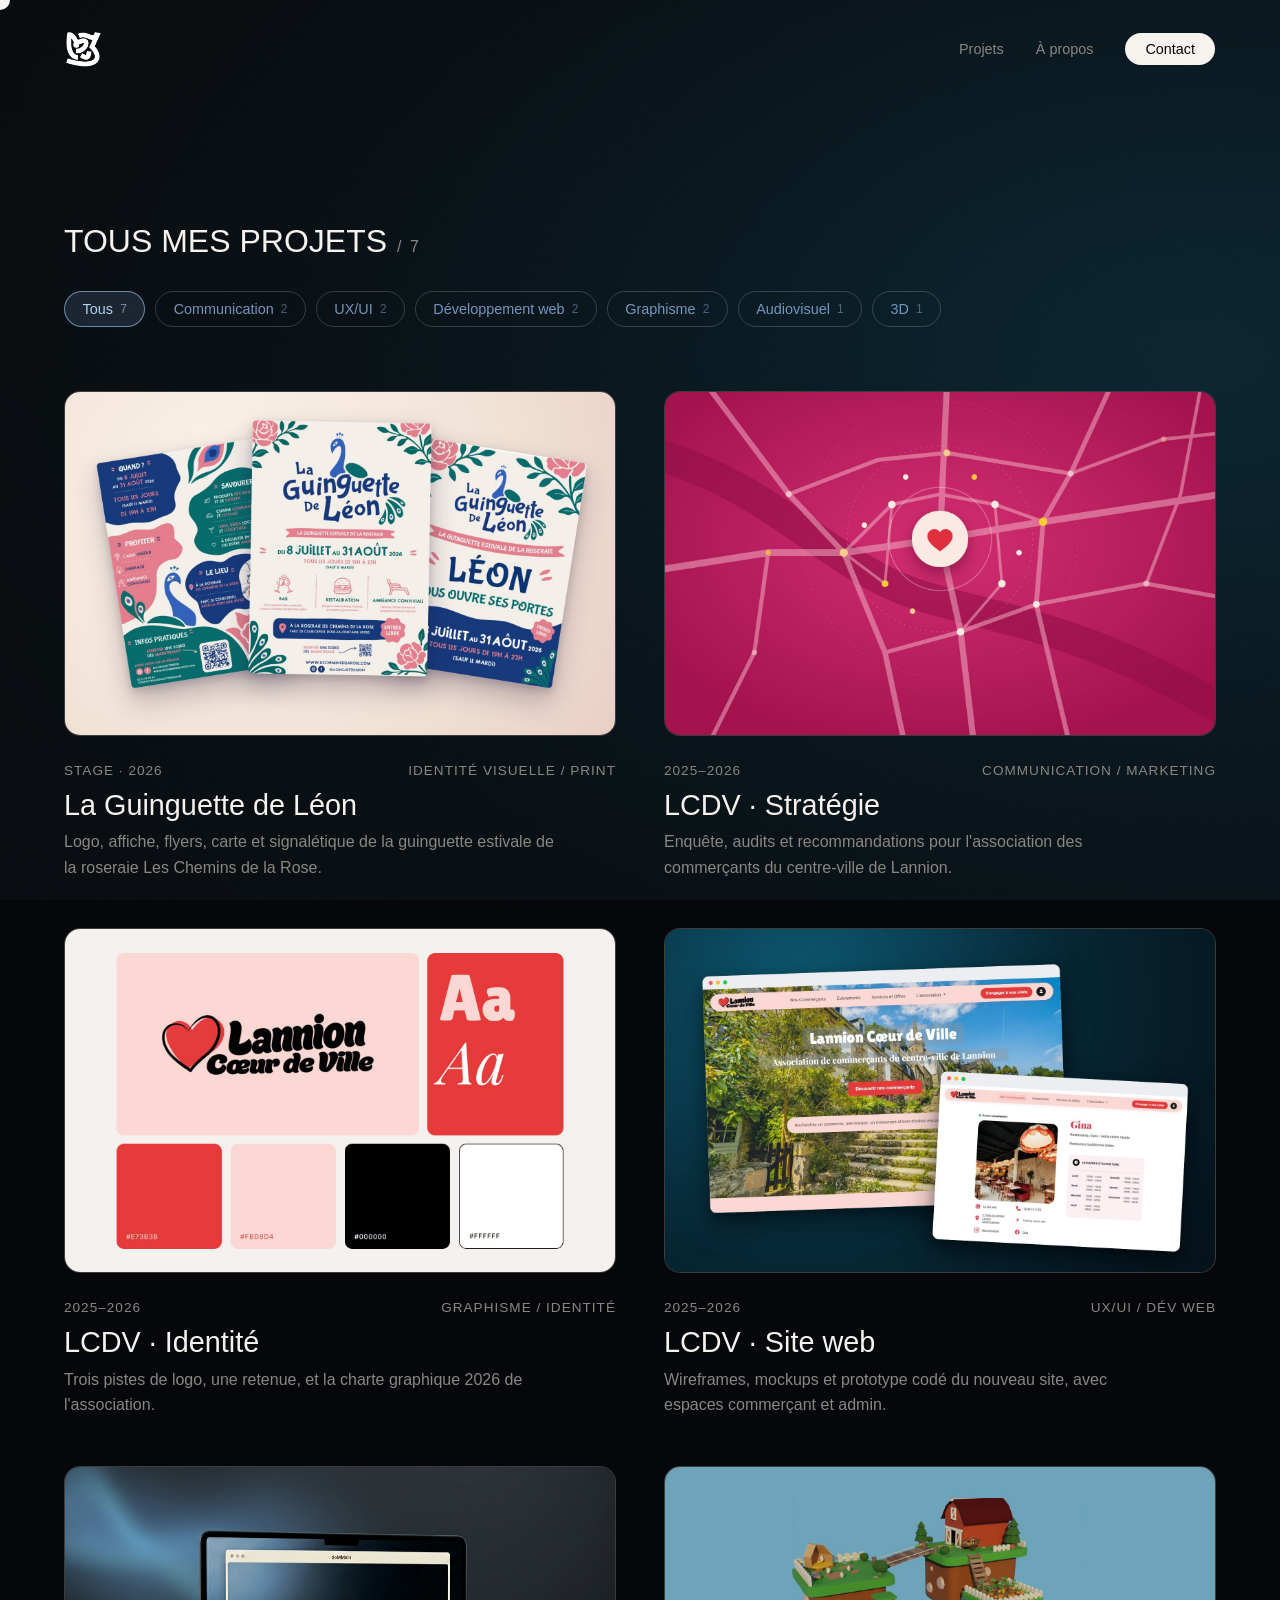
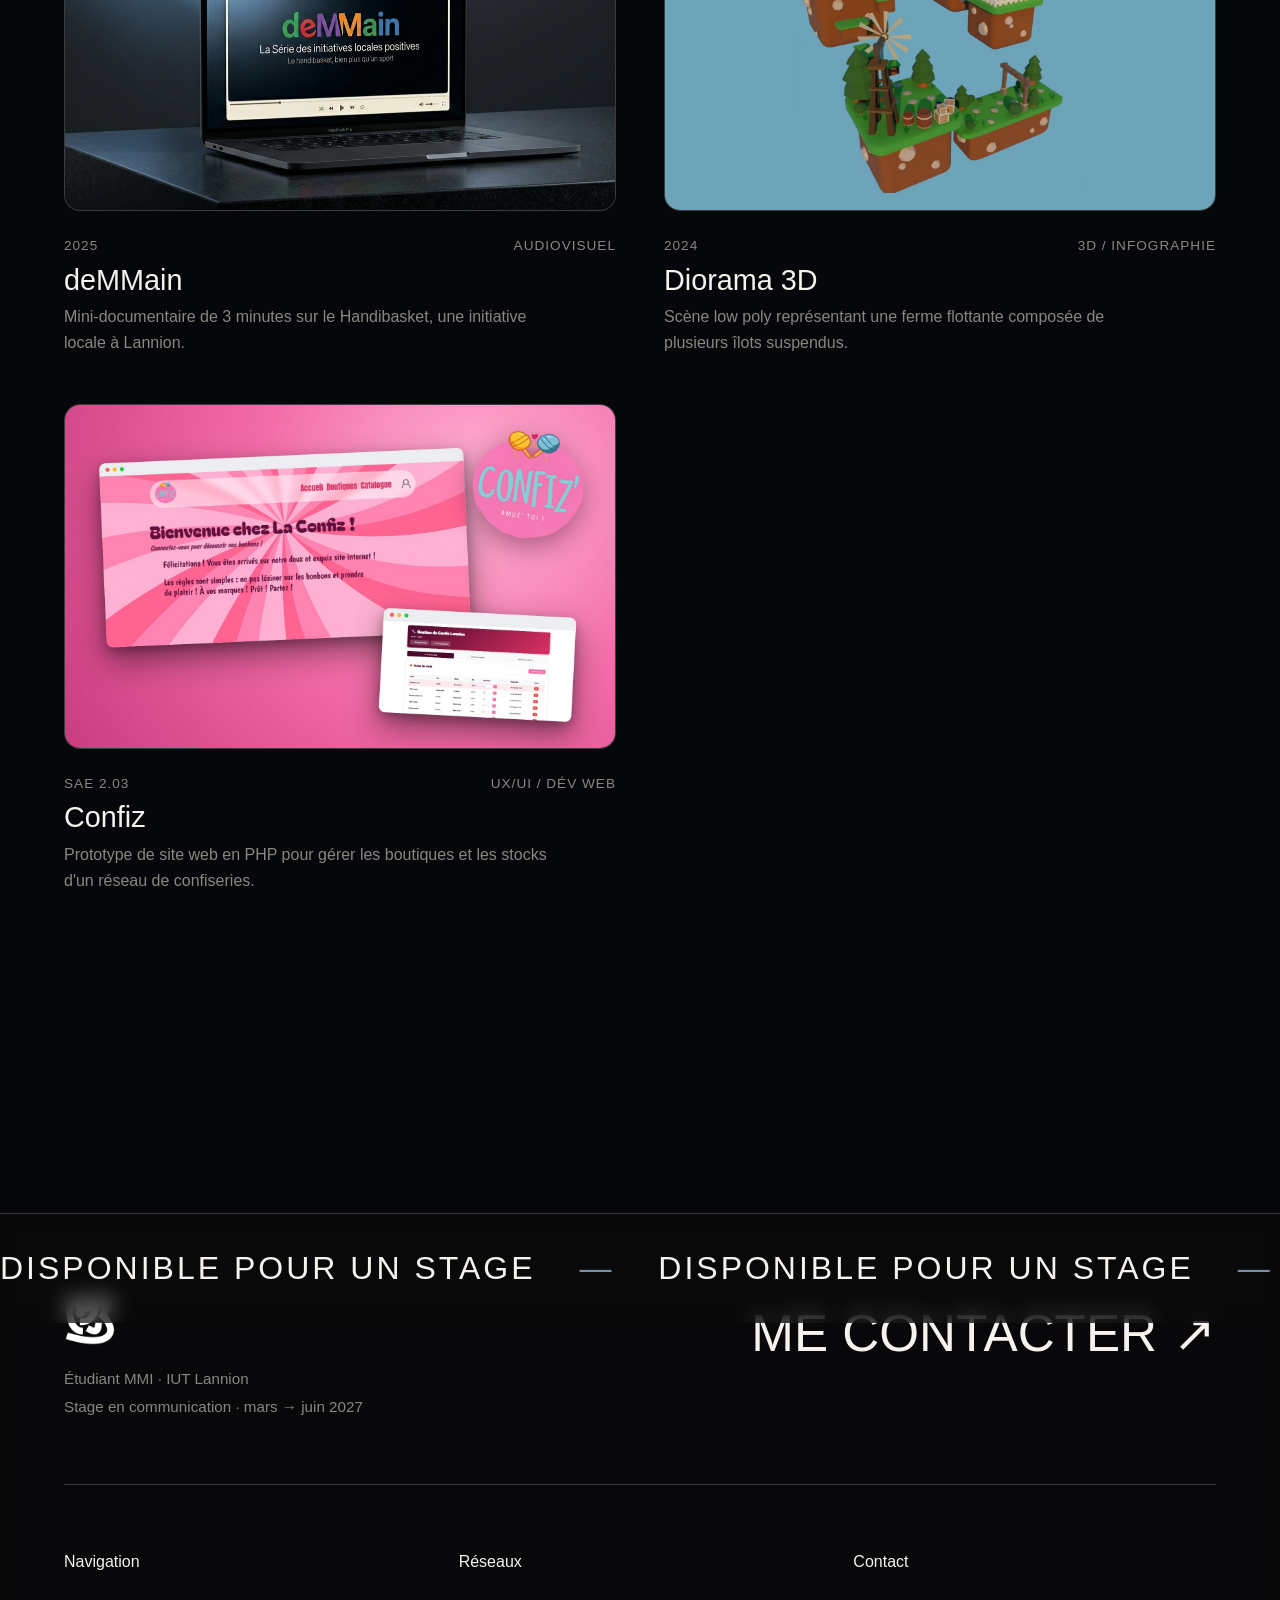
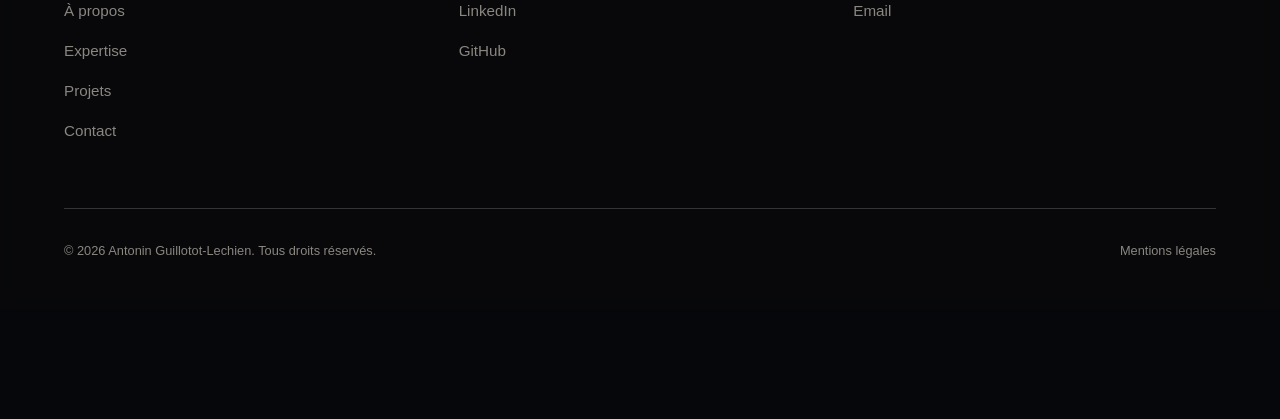
==== commit 8245037c: "MAJ 1" ====
--- a/projets.html
+++ b/projets.html
@@ -170,7 +170,7 @@
                 </div>
                 <div class="project-grid-info">
                     <div class="project-grid-meta">
-                        <span>2024</span>
+                        <span>2025</span>
                         <span>Audiovisuel</span>
                     </div>
                     <h3 class="project-grid-title">deMMain <span class="project-grid-arrow">↗</span></h3>
